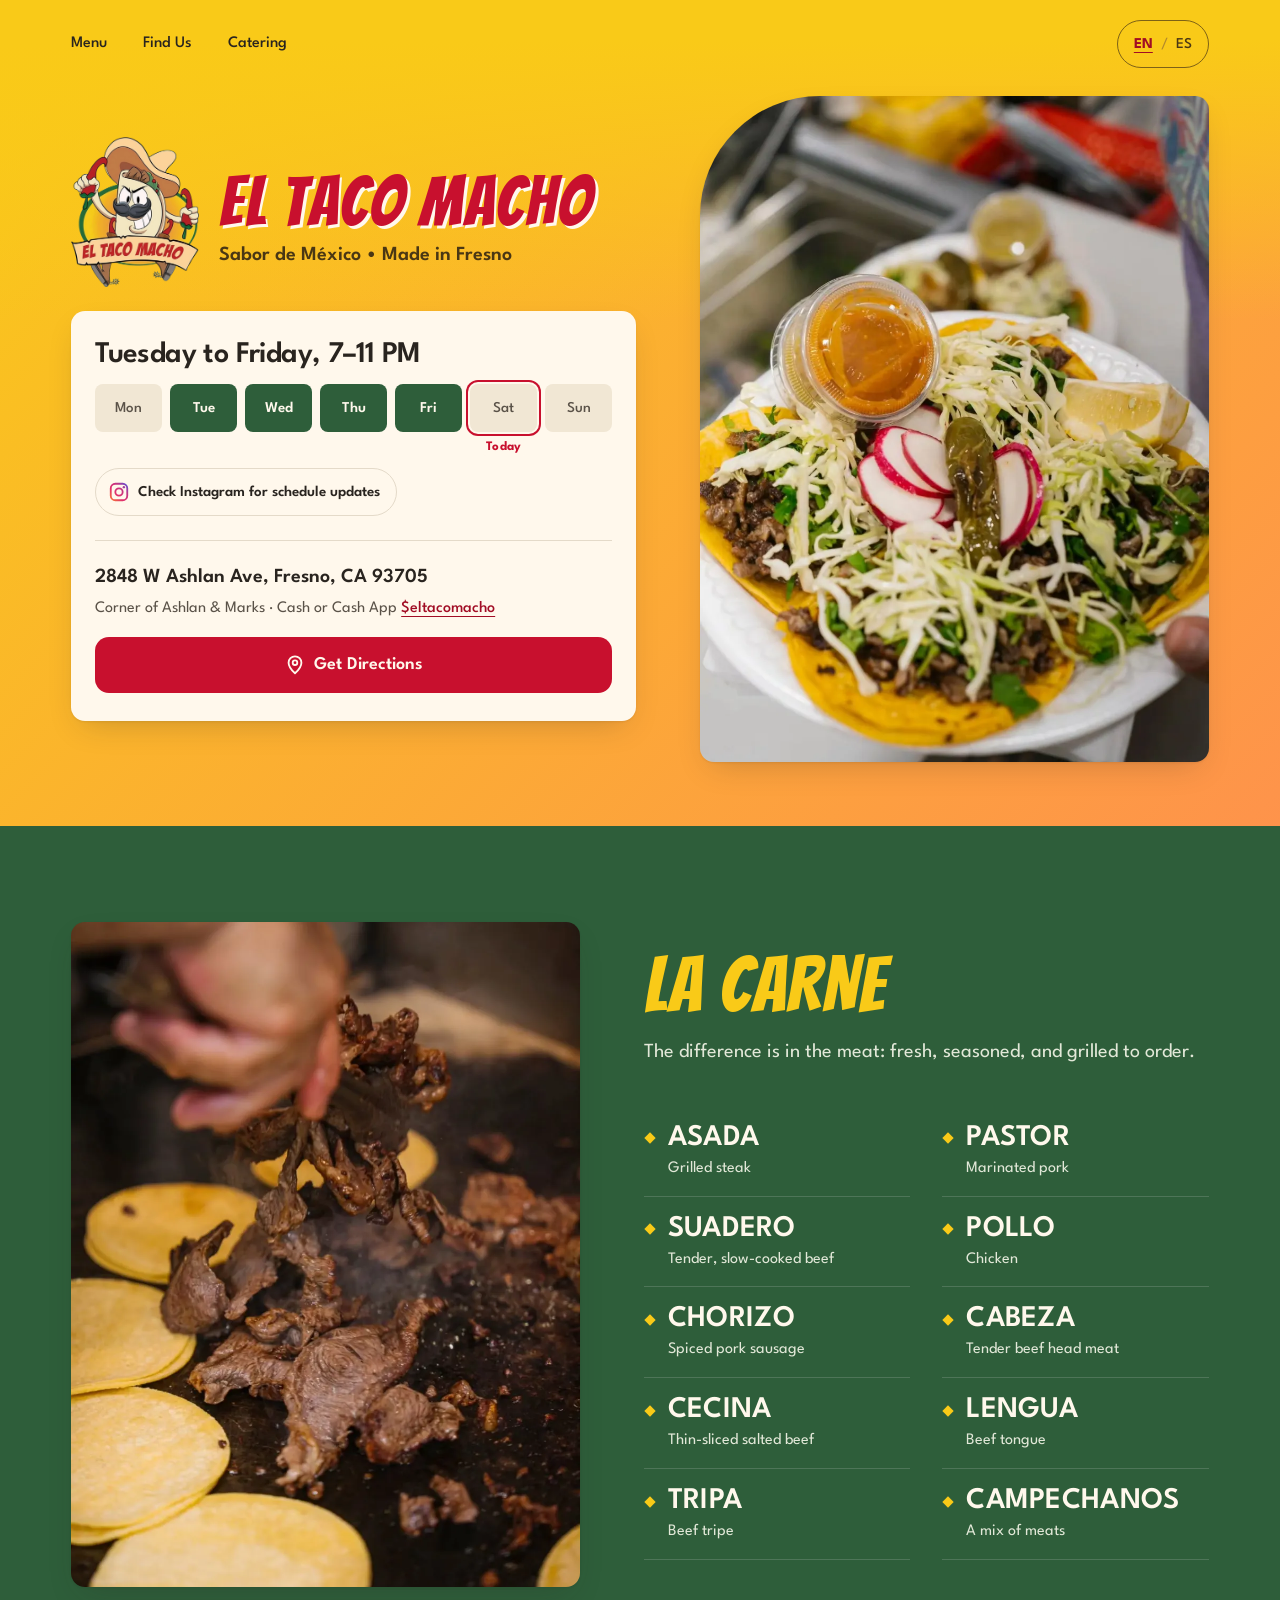
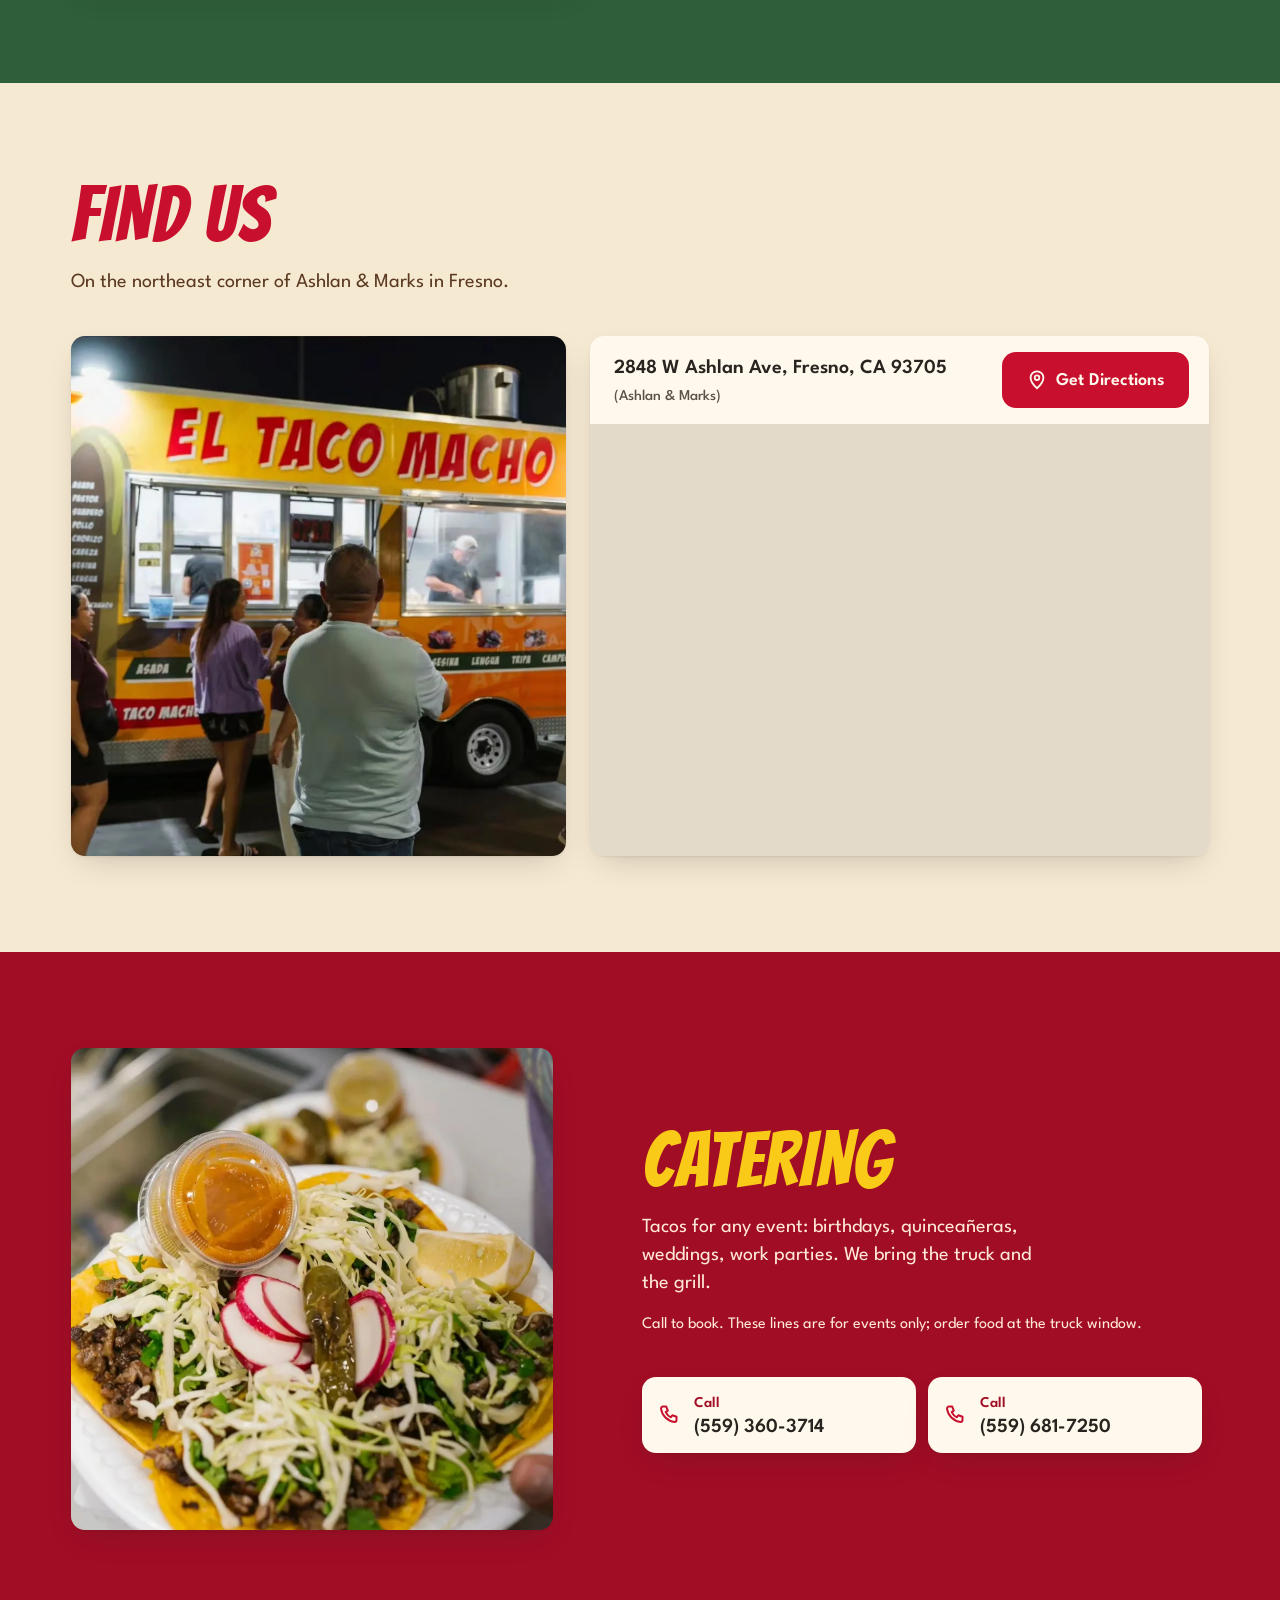
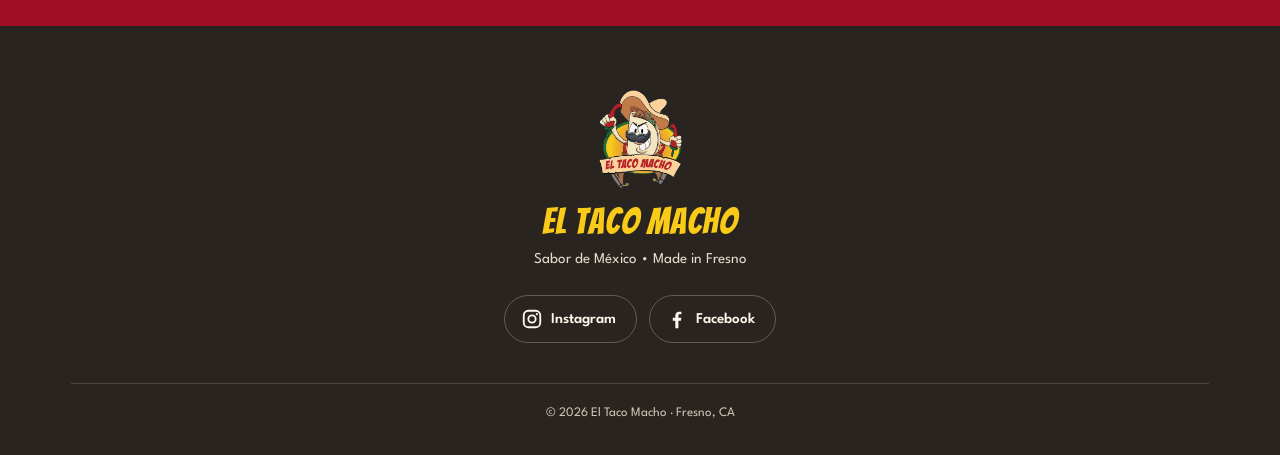
==== index.html @ 5d07fc74 "La Carne: hero-size photo beside the heading and meat list Mirror the hero's split on desktop: the g" ====
<!doctype html>
<html lang="en">
<head>
  <meta charset="utf-8">
  <meta name="viewport" content="width=device-width, initial-scale=1, viewport-fit=cover">
  <title>El Taco Macho | Taco Truck in Fresno, CA · Tue–Fri 7–11 PM</title>
  <meta name="description" content="Authentic Mexican tacos from the grill on W Ashlan Ave in Fresno. Open Tuesday–Friday, 7–11 PM. Cash &amp; Cash App. Del asador a tu plato.">
  <link rel="canonical" href="https://eltacomachofresno.com/">
  <meta name="theme-color" content="#F9CA18">

  <meta property="og:type" content="website">
  <meta property="og:title" content="El Taco Macho | Taco Truck in Fresno, CA · Tue–Fri 7–11 PM">
  <meta property="og:description" content="Authentic Mexican tacos from the grill on W Ashlan Ave in Fresno. Open Tuesday–Friday, 7–11 PM. Cash &amp; Cash App. Del asador a tu plato.">
  <meta property="og:url" content="https://eltacomachofresno.com">
  <meta property="og:image" content="https://eltacomachofresno.com/images/og-image.jpg">
  <meta property="og:image:width" content="1200">
  <meta property="og:image:height" content="630">
  <meta property="og:image:alt" content="El Taco Macho logo beside a plate of tacos, Fresno, CA">
  <meta name="twitter:card" content="summary_large_image">

  <link rel="icon" href="favicon-32.png" sizes="32x32" type="image/png">
  <link rel="apple-touch-icon" href="apple-touch-icon.png">

  <link rel="preconnect" href="https://fonts.googleapis.com">
  <link rel="preconnect" href="https://fonts.gstatic.com" crossorigin>
  <link href="https://fonts.googleapis.com/css2?family=Bangers&family=League+Spartan:wght@400;500;600;700&display=swap" rel="stylesheet">
  <link rel="stylesheet" href="css/styles.css">

  <!-- Remember to update openingHoursSpecification when hours change (see SITE in js/main.js). -->
  <script type="application/ld+json">
  {
    "@context": "https://schema.org",
    "@type": "FoodEstablishment",
    "name": "El Taco Macho",
    "url": "https://eltacomachofresno.com",
    "servesCuisine": "Mexican",
    "priceRange": "$",
    "paymentAccepted": "Cash, Cash App",
    "telephone": "+1-559-360-3714",
    "address": {
      "@type": "PostalAddress",
      "streetAddress": "2848 W Ashlan Ave",
      "addressLocality": "Fresno",
      "addressRegion": "CA",
      "postalCode": "93705",
      "addressCountry": "US"
    },
    "openingHoursSpecification": [{
      "@type": "OpeningHoursSpecification",
      "dayOfWeek": ["Tuesday", "Wednesday", "Thursday", "Friday"],
      "opens": "19:00",
      "closes": "23:00"
    }],
    "hasMap": "https://maps.app.goo.gl/c8hriSUc7dh7fYxA7",
    "sameAs": [
      "https://www.instagram.com/eltacomacho/",
      "https://www.facebook.com/eltacomacho559"
    ]
  }
  </script>
  <script src="js/main.js" defer></script>
</head>
<body>

  <a class="skip-link" href="#main" data-i18n="skip">Skip to content</a>

  <!-- Notice banner: filled from SITE.notice in js/main.js; stays hidden when empty. -->
  <div class="notice" id="notice" role="status" hidden>
    <p class="notice-text" id="notice-text"></p>
    <button class="notice-close" type="button" id="notice-close" aria-label="Dismiss notice" data-i18n-aria="notice.dismiss">
      <svg class="icon" viewBox="0 0 24 24" aria-hidden="true"><path d="M6 6l12 12M18 6L6 18"/></svg>
    </button>
  </div>

  <header class="hero">
    <div class="hero-bar">
      <nav class="hero-nav" aria-label="Sections" data-i18n-aria="nav.label">
        <a href="#menu" data-i18n="nav.menu">Menu</a>
        <a href="#find-us" data-i18n="nav.findUs">Find Us</a>
        <a href="#eventos" data-i18n="nav.catering">Catering</a>
      </nav>
      <button class="lang-toggle" type="button" id="lang-toggle" lang="es" aria-label="EN / ES: Cambiar a español" data-i18n-aria="lang.toggle">
        <span data-lang="en">EN</span><span class="lang-sep" aria-hidden="true">/</span><span data-lang="es">ES</span>
      </button>
    </div>

    <div class="hero-inner">
      <div class="hero-copy">
        <div class="brand">
          <img class="hero-logo" src="images/el-taco-macho-logo.webp" width="608" height="713"
               alt="El Taco Macho mascot logo" data-i18n-alt="hero.logoAlt">
          <h1 class="hero-title"><span class="hero-name">El Taco Macho</span> <span class="hero-tagline" data-i18n="brand.tagline">Sabor de México • Made in Fresno</span></h1>
        </div>

        <!-- Visit panel, in the order a visitor needs it: when (+ confirm on Instagram) → where.
             The week strip is drawn from SITE in js/main.js. There is deliberately no
             "open today" / "open now" state: the truck closes for events without notice, so Instagram is the
             source of truth for any given day. -->
        <div class="visit" role="group" aria-label="Plan your visit" data-i18n-aria="visit.label">
          <section class="visit-row" aria-labelledby="hours-title">
            <h2 class="visit-hours" id="hours-title"><span data-hours="long">Tuesday to Friday, 7–11 PM</span></h2>
            <ol class="week" id="week" aria-label="Weekly schedule" data-i18n-aria="visit.week"></ol>
            <a class="ig-link" href="https://www.instagram.com/eltacomacho/" target="_blank" rel="noopener">
              <svg class="ig-glyph" viewBox="0 0 24 24" width="22" height="22" aria-hidden="true">
                <defs>
                  <linearGradient id="ig-grad" x1="3" y1="21" x2="21" y2="3" gradientUnits="userSpaceOnUse">
                    <stop offset="0" stop-color="#F77737"/>
                    <stop offset=".35" stop-color="#E1306C"/>
                    <stop offset=".7" stop-color="#C13584"/>
                    <stop offset="1" stop-color="#5B51D8"/>
                  </linearGradient>
                </defs>
                <rect x="3" y="3" width="18" height="18" rx="5" fill="none" stroke="url(#ig-grad)" stroke-width="2"/>
                <circle cx="12" cy="12" r="4" fill="none" stroke="url(#ig-grad)" stroke-width="2"/>
                <circle cx="17.3" cy="6.7" r="1.3" fill="url(#ig-grad)"/>
              </svg>
              <span data-i18n="visit.igCta">Check Instagram for schedule updates</span>
            </a>
          </section>

          <section class="visit-row visit-where" aria-labelledby="where-title">
            <h2 class="visit-label" id="where-title">
              <a class="where-link" data-maps href="https://maps.app.goo.gl/c8hriSUc7dh7fYxA7" target="_blank" rel="noopener">2848 W Ashlan Ave, Fresno, CA 93705</a>
            </h2>
            <p class="visit-note"><span data-i18n="visit.cross">Corner of Ashlan &amp; Marks</span> · <span data-i18n="hero.payment">Cash or Cash App</span> <a class="inline-link" href="https://cash.app/$eltacomacho" target="_blank" rel="noopener">$eltacomacho</a></p>
            <a class="btn" data-maps href="https://maps.app.goo.gl/c8hriSUc7dh7fYxA7" target="_blank" rel="noopener">
              <svg class="icon" viewBox="0 0 24 24" aria-hidden="true"><path d="M12 21s-7-6.2-7-11.5a7 7 0 0 1 14 0C19 14.8 12 21 12 21z"/><circle cx="12" cy="9.5" r="2.5"/></svg>
              <span data-i18n="hero.directions">Get Directions</span>
            </a>
          </section>
        </div>
      </div>
      <div class="hero-visual">
        <img class="hero-food" src="images/taco-plate-960.webp"
             srcset="images/taco-plate-480.webp 480w, images/taco-plate-960.webp 960w"
             sizes="(min-width: 900px) 50vw, 100vw" width="960" height="1280" fetchpriority="high"
             alt="A plate of tacos topped with cabbage, cilantro, radish, a grilled chile and lime, with a cup of salsa" data-i18n-alt="events.photoAlt">
      </div>
    </div>
  </header>

  <main id="main" tabindex="-1">

    <section class="carne" id="menu" aria-labelledby="carne-title">
      <div class="container carne-grid">
        <div class="carne-head">
          <h2 class="section-title carne-title" id="carne-title">La Carne</h2>
          <!-- Intro is the truck's own Instagram copy, verbatim in each language. -->
          <p class="section-intro carne-intro" data-i18n="carne.intro">The difference is in the meat: fresh, seasoned, and grilled to order.</p>
          <img class="carne-photo" src="images/grill-960.webp"
               srcset="images/grill-480.webp 480w, images/grill-960.webp 960w"
               sizes="(min-width: 900px) 45vw, calc(100vw - 40px)"
               width="960" height="1280" loading="lazy" decoding="async"
               alt="Meat being turned with tongs on the grill, beside a row of fresh tortillas" data-i18n-alt="carne.photoAlt">
        </div>
        <!-- Truck menu board spells it "Sesina"; the site uses "Cecina" (see PRODUCT.md).
             PHOTOS: to add one, put an <img class="meat-photo" src="images/meat-asada.webp" alt="" width="160" height="160">
             as the first child of that <li>. The row switches to a photo layout on its own. -->
        <ul class="meats">
          <li class="meat"><span class="meat-name">Asada</span><span class="meat-desc" data-i18n="meat.asada">Grilled steak</span></li>
          <li class="meat"><span class="meat-name">Pastor</span><span class="meat-desc" data-i18n="meat.pastor">Marinated pork</span></li>
          <li class="meat"><span class="meat-name">Suadero</span><span class="meat-desc" data-i18n="meat.suadero">Tender, slow-cooked beef</span></li>
          <li class="meat"><span class="meat-name">Pollo</span><span class="meat-desc" data-i18n="meat.pollo">Chicken</span></li>
          <li class="meat"><span class="meat-name">Chorizo</span><span class="meat-desc" data-i18n="meat.chorizo">Spiced pork sausage</span></li>
          <li class="meat"><span class="meat-name">Cabeza</span><span class="meat-desc" data-i18n="meat.cabeza">Tender beef head meat</span></li>
          <li class="meat"><span class="meat-name">Cecina</span><span class="meat-desc" data-i18n="meat.cecina">Thin-sliced salted beef</span></li>
          <li class="meat"><span class="meat-name">Lengua</span><span class="meat-desc" data-i18n="meat.lengua">Beef tongue</span></li>
          <li class="meat"><span class="meat-name">Tripa</span><span class="meat-desc" data-i18n="meat.tripa">Beef tripe</span></li>
          <li class="meat"><span class="meat-name">Campechanos</span><span class="meat-desc" data-i18n="meat.campechanos">A mix of meats</span></li>
        </ul>
      </div>
    </section>

    <section class="find" id="find-us" aria-labelledby="find-title">
      <div class="container find-grid">
        <div class="section-head find-heading">
          <h2 class="section-title" id="find-title" data-i18n="find.title">Find Us</h2>
          <p class="section-intro" data-i18n="find.intro">On the northeast corner of Ashlan &amp; Marks in Fresno.</p>
        </div>

        <div class="truck-frame">
          <img class="truck-photo" src="images/el-taco-macho.webp" width="1440" height="960" loading="lazy" decoding="async"
               alt="The El Taco Macho truck at night, with customers ordering at the window" data-i18n-alt="find.truckAlt">
        </div>

        <!-- Address and map share one frame, so the address still anchors the card if the embed fails. -->
        <div class="place-card">
          <div class="find-place">
            <address class="address">2848 W Ashlan Ave, <span class="nowrap">Fresno, CA 93705</span><span class="cross">(Ashlan &amp; Marks)</span></address>
            <a class="btn" data-maps href="https://maps.app.goo.gl/c8hriSUc7dh7fYxA7" target="_blank" rel="noopener">
              <svg class="icon" viewBox="0 0 24 24" aria-hidden="true"><path d="M12 21s-7-6.2-7-11.5a7 7 0 0 1 14 0C19 14.8 12 21 12 21z"/><circle cx="12" cy="9.5" r="2.5"/></svg>
              <span data-i18n="hero.directions">Get Directions</span>
            </a>
          </div>
          <!-- Embed of the official Google Maps listing (ftid = its place ID, from maps.app.goo.gl/c8hriSUc7dh7fYxA7). -->
          <iframe class="map"
            src="https://maps.google.com/maps?q=El+Taco+Macho,+2848+W+Ashlan+Ave,+Fresno,+CA+93705&amp;ftid=0x809467bbb7a2270f:0xfb8412980818c01&amp;output=embed"
            title="Map of El Taco Macho at 2848 W Ashlan Ave, Fresno" data-i18n-title="find.mapTitle"
            loading="lazy" referrerpolicy="no-referrer-when-downgrade" tabindex="-1" allowfullscreen></iframe>
        </div>
      </div>
    </section>

    <section class="events" id="eventos" aria-labelledby="events-title">
      <div class="container events-grid">
        <img class="events-photo" src="images/taco-plate-960.webp"
             srcset="images/taco-plate-480.webp 480w, images/taco-plate-960.webp 960w"
             sizes="(min-width: 900px) 420px, calc(100vw - 48px)"
             width="960" height="1280" loading="lazy" decoding="async"
             alt="A plate of tacos topped with cabbage, cilantro, radish, a grilled chile and lime, with a cup of salsa" data-i18n-alt="events.photoAlt">
        <div class="events-body">
          <div class="section-head events-intro">
            <h2 class="section-title" id="events-title" data-i18n="events.title">Catering</h2>
            <p class="section-intro" data-i18n="events.copy">Tacos for any event: birthdays, quinceañeras, weddings, work parties. We bring the truck and the grill.</p>
            <p class="events-note" data-i18n="events.note">Call to book. These lines are for events only; order food at the truck window.</p>
          </div>

          <ul class="calls">
            <li>
              <a class="call" href="tel:+15593603714">
                <svg class="icon" viewBox="0 0 24 24" aria-hidden="true"><path d="M5 3.5h3.2l1.6 4.2-2.1 1.4a11 11 0 0 0 5.2 5.2l1.4-2.1 4.2 1.6V17a2 2 0 0 1-2 2A15.5 15.5 0 0 1 3 5.5a2 2 0 0 1 2-2z"/></svg>
                <span class="call-text"><span class="call-label" data-i18n="events.call">Call</span> <span class="call-number">(559) 360-3714</span></span>
              </a>
            </li>
            <li>
              <a class="call" href="tel:+15596817250">
                <svg class="icon" viewBox="0 0 24 24" aria-hidden="true"><path d="M5 3.5h3.2l1.6 4.2-2.1 1.4a11 11 0 0 0 5.2 5.2l1.4-2.1 4.2 1.6V17a2 2 0 0 1-2 2A15.5 15.5 0 0 1 3 5.5a2 2 0 0 1 2-2z"/></svg>
                <span class="call-text"><span class="call-label" data-i18n="events.call">Call</span> <span class="call-number">(559) 681-7250</span></span>
              </a>
            </li>
          </ul>
        </div>
      </div>
    </section>

  </main>

  <footer class="footer">
    <div class="container footer-inner">
      <img class="footer-logo" src="images/el-taco-macho-logo.webp" width="608" height="713" alt="" loading="lazy" decoding="async">
      <p class="footer-brand">El Taco Macho</p>
      <p class="footer-tagline" data-i18n="brand.tagline">Sabor de México • Made in Fresno</p>
      <ul class="social">
        <li><a href="https://www.instagram.com/eltacomacho/" target="_blank" rel="noopener" aria-label="El Taco Macho on Instagram" data-i18n-aria="footer.instagram">
          <svg class="icon" viewBox="0 0 24 24" aria-hidden="true"><rect x="3" y="3" width="18" height="18" rx="5"/><circle cx="12" cy="12" r="4"/><circle cx="17.3" cy="6.7" r="1.2" fill="currentColor" stroke="none"/></svg>
          <span aria-hidden="true">Instagram</span>
        </a></li>
        <li><a href="https://www.facebook.com/eltacomacho559" target="_blank" rel="noopener" aria-label="El Taco Macho on Facebook" data-i18n-aria="footer.facebook">
          <svg viewBox="0 0 24 24" width="22" height="22" aria-hidden="true"><path fill="currentColor" d="M13.5 22v-8.2h2.8l.4-3.2h-3.2V8.5c0-.9.3-1.6 1.6-1.6h1.7V4.1c-.3 0-1.3-.1-2.5-.1-2.5 0-4.1 1.5-4.1 4.2v2.4H7.4v3.2h2.8V22h3.3z"/></svg>
          <span aria-hidden="true">Facebook</span>
        </a></li>
      </ul>
      <p class="copyright">&copy; <span id="year">2026</span> El Taco Macho · Fresno, CA</p>
      <!-- TODO (optional): builder credit line, e.g. <p class="credit">Site by …</p> -->
    </div>
  </footer>

</body>
</html>
---- css/styles.css ----
:root {
  --sun: #F9CA18;
  --sun-clear: #f9ca1800;  /* sun at zero opacity, for the hero fade */
  --mango: #FE934B;
  --chile: #C8102E;
  --chile-dark: #a10d25;  /* links, button hover, and the catering surface */
  --nopal: #2E5E3A;
  --carbon: #29241f;
  --crema: #FFF8EC;
  --muted: #5a5248;
  --rule: #e4dac9;
  --masa: #F6E9D2;      /* warm tortilla cream, Find Us */
  --on-chile: #FFE9D6;
  --day-off: #f1e7d4;
  --on-sun: #4a3714;
  --sun-rule: #b38a2c;      /* decorative dividers on the sun background */
  --sun-outline: #4a3714b3; /* control outlines on sun: --on-sun at 70%, clears 3:1 */
  --crema-50: #fff8ec80;    /* hover and pressed washes on the sun background */
  --crema-70: #fff8ecb3;
  --on-carbon-muted: #e6ddcf; /* footer */
  --on-carbon-faint: #cec5b7;
  --carbon-outline: #615b50;
  --carbon-rule: #4b463d;
  --on-peach: #5c3a22;
  --on-green-muted: #e2e8d8;
  --on-green-rule: #4e7558;
  --font: "League Spartan", system-ui, sans-serif;
  --accent-font: "Bangers", "League Spartan", sans-serif;

  /* Type scale: five text steps plus one fluid step for mid-size headings (meat names, hours).
     The Bangers display sizes are set where they are used. */
  --text-xs: 13px;
  --text-sm: 15px;
  --text-md: 16px;
  --text-base: 18px;
  --text-lg: 20px;
  --text-title: clamp(24px, 2.4vw, 30px);

  /* Spacing scale, 4px-based. The number is the multiple of 4px. */
  --space-1: 4px;
  --space-2: 8px;
  --space-3: 12px;
  --space-4: 16px;
  --space-5: 20px;
  --space-6: 24px;
  --space-8: 32px;
  --space-10: 40px;
  --space-12: 48px;
  --space-16: 64px;
  --space-24: 96px;

  /* Rhythm shared by every section. */
  --section-pad: var(--space-24);   /* top and bottom of a section */
  --head-gap: var(--space-10);      /* heading block → section content */
  --col-gap: clamp(40px, 7vw, 96px); /* photo column ↔ text column */
  --feature-gap: clamp(32px, 5vw, 64px);    /* hero-style split: big photo ↔ content */
  --feature-photo: clamp(520px, 52vw, 680px); /* height of a hero-size photo */
  --gutter: clamp(20px, 4vw, 56px);

  /* Radii: boxes (buttons, cards, photos), chips (day strip, thumbnails), tiny tags, pills. */
  --radius: 14px;
  --radius-sm: 8px;
  --radius-xs: 4px;
  --radius-pill: 999px;

  --shadow: 0 1px 2px #29241f14, 0 12px 32px -12px #29241f40;
}
*, *::before, *::after { box-sizing: border-box; }
/* iOS Safari colors its status bar and toolbar from the page's background color (a solid
   color; gradients are ignored). Sun to match the hero; js/main.js switches it to carbon
   while the footer is on screen, so the bottom bar matches there. */
html { scroll-behavior: smooth; -webkit-text-size-adjust: 100%; }
html, body { background-color: var(--sun); }
html.at-footer, html.at-footer body { background-color: var(--carbon); }
body { margin: 0; color: var(--carbon); font: 400 var(--text-base)/1.5 var(--font); }
::selection { background: var(--sun); color: var(--carbon); }
img, iframe { display: block; max-width: 100%; }
img { height: auto; }
a { color: inherit; text-underline-offset: 4px; }
h1, h2, p, ul, ol { margin: 0; }
ul, ol { padding: 0; list-style: none; }
h1, h2 { font-weight: 600; text-wrap: balance; }
p { text-wrap: pretty; }
address { font-style: normal; }
[hidden] { display: none !important; }
.container, .hero-bar, .hero-inner { max-width: 1240px; margin-inline: auto; padding-inline: var(--gutter); }
section[id] { scroll-margin-top: var(--space-4); }
:focus-visible { outline: 3px solid var(--nopal); outline-offset: 4px; border-radius: var(--radius-xs); }
.footer :focus-visible, .carne :focus-visible, .events :focus-visible { outline-color: var(--sun); }
main:focus { outline: none; }
.skip-link { position: absolute; top: var(--space-3); left: var(--space-3); z-index: 10; padding: var(--space-3) var(--space-5); background: var(--crema); transform: translateY(-180%); }
.skip-link:focus-visible { transform: none; }
/* One line-icon style for the whole site. */
.icon { flex: none; width: 22px; height: 22px; fill: none; stroke: currentColor; stroke-width: 2; stroke-linecap: round; stroke-linejoin: round; }
/* One section voice: Bangers headline + one intro line. Each section sets its own colors. */
.section-title { font-family: var(--accent-font); font-weight: 400; font-size: clamp(52px, 6vw, 80px); line-height: .95; letter-spacing: .02em; text-transform: uppercase; }
.section-intro { max-width: 52ch; margin-top: var(--space-4); font-size: var(--text-lg); line-height: 1.4; }

/* Buttons. Three heights: red primary 56px, outlined pills 48px, plain nav links 44px. */
.btn { display: inline-flex; align-items: center; justify-content: center; gap: var(--space-2); min-height: 56px; padding: var(--space-3) var(--space-6); border: 0; border-radius: var(--radius); background: var(--chile); color: var(--crema); text-decoration: none; font-weight: 600; font-size: var(--text-base); line-height: 1.2; transition: background-color .18s, transform .18s cubic-bezier(.2, .8, .2, 1); }
.btn:hover { background: var(--chile-dark); transform: translateY(-1px); }
.btn:active { transform: none; }

/* Icon + label pairs: trim the font's extra top/bottom space so the label centers on the icon. */
.btn > span, .ig-link > span, .social a span { line-height: 1; text-box: trim-both cap alphabetic; }
@supports not (text-box: trim-both cap alphabetic) {
  .btn > span, .ig-link > span, .social a span { padding-top: .08em; }
}

/* Hero */
/* Solid sun along the top edge (meets Safari's status bar seamlessly), fading into the
   live site's sun-to-mango diagonal. */
.hero { background: linear-gradient(to bottom, var(--sun) 0, var(--sun) 40px, var(--sun-clear) 320px), linear-gradient(135deg, var(--sun), var(--mango)); padding-top: env(safe-area-inset-top); }
.hero-bar { min-height: 80px; padding-top: var(--space-3); padding-bottom: var(--space-1); display: flex; align-items: center; justify-content: space-between; gap: var(--space-5); }
.hero-nav { display: flex; gap: var(--space-1); margin-left: calc(-1 * var(--space-4)); font-size: var(--text-md); font-weight: 500; }
.hero-nav a { display: inline-flex; align-items: center; min-height: 44px; padding: 0 var(--space-4); border-radius: var(--radius-pill); text-decoration: none; transition: background-color .18s; }
.hero-nav a:hover { background: var(--crema-50); }
.hero-nav a:active { background: var(--crema-70); }
.lang-toggle { display: flex; align-items: center; gap: var(--space-2); min-height: 48px; padding: 0 var(--space-4); border: 1px solid var(--sun-outline); border-radius: var(--radius-pill); background: transparent; color: var(--on-sun); font: 500 var(--text-sm) var(--font); cursor: pointer; transition: background-color .18s; }
.lang-toggle:hover { background: var(--crema-50); }
.lang-toggle:active { background: var(--crema-70); }
.lang-toggle .is-active { color: var(--chile-dark); font-weight: 700; text-decoration: underline; text-underline-offset: 4px; }
.lang-sep { color: var(--sun-rule); }
.hero-inner { display: grid; grid-template-columns: minmax(0, 1fr) minmax(0, .9fr); gap: var(--feature-gap); align-items: center; padding-top: var(--space-4); padding-bottom: var(--space-16); }

.brand { display: flex; align-items: center; gap: var(--space-5); }
.hero-logo { flex: none; width: 128px; height: auto; }
/* The mascot's visual weight sits low (the banner), so the text drops a little below box-center. */
.hero-title { display: grid; gap: var(--space-1); padding-top: var(--space-4); font-weight: 400; }
/* Lettered like the truck's sign (from the live site): chile red over an offset crema copy. */
.hero-name { font-family: var(--accent-font); font-size: clamp(46px, 5.4vw, 72px); line-height: .95; letter-spacing: .02em; color: var(--chile); text-shadow: .04em .04em 0 var(--crema); }
.hero-tagline { font-size: var(--text-lg); font-weight: 600; color: var(--on-sun); }

/* Visit panel: hours → Instagram → location */
.visit { margin-top: var(--space-6); padding: var(--space-1) var(--space-6); border-radius: var(--radius); background: var(--crema); box-shadow: var(--shadow); }
.visit-row { display: grid; gap: var(--space-3); padding-block: var(--space-6); }
.visit-row + .visit-row { border-top: 1px solid var(--rule); }
.visit-hours { font-size: var(--text-title); line-height: 1.1; letter-spacing: -.02em; }
.visit-label { font-size: var(--text-lg); font-weight: 600; line-height: 1.25; }
.visit-note { color: var(--muted); font-size: var(--text-md); line-height: 1.4; margin-top: calc(-1 * var(--space-1)); }
.visit-row .btn { margin-top: var(--space-1); }
.where-link { text-decoration: none; }
.where-link:hover { text-decoration: underline; }
.inline-link { color: var(--chile-dark); font-weight: 500; }

/* The bottom padding leaves room for the "Today" tag that hangs under the strip. */
.week { display: grid; grid-template-columns: repeat(7, minmax(0, 1fr)); gap: var(--space-2); padding-bottom: var(--space-6); }
.day { position: relative; display: grid; place-items: center; min-height: 48px; border-radius: var(--radius-sm); background: var(--day-off); color: var(--muted); font-size: var(--text-sm); font-weight: 500; }
.day.is-open { background: var(--nopal); color: var(--crema); font-weight: 600; }
.day.is-today { box-shadow: 0 0 0 2px var(--crema), 0 0 0 4px var(--chile); }
.day-tag { position: absolute; padding: 0 var(--space-1); border-radius: var(--radius-xs); background: var(--crema); top: calc(100% + var(--space-2)); left: 50%; transform: translateX(-50%); color: var(--chile); font-size: var(--text-xs); font-weight: 700; line-height: 1.2; letter-spacing: .02em; white-space: nowrap; }
.ig-link { justify-self: start; display: inline-flex; align-items: center; gap: var(--space-2); min-height: 48px; padding: 0 var(--space-4) 0 var(--space-3); border: 1.5px solid var(--rule); border-radius: var(--radius-pill); color: var(--carbon); font-size: var(--text-sm); font-weight: 600; text-decoration: none; transition: border-color .18s, background-color .18s; }
.ig-link:hover { border-color: var(--carbon); background: var(--day-off); }

.hero-visual { min-width: 0; }
.hero-food { width: 100%; height: var(--feature-photo); object-fit: cover; object-position: center 56%; border-radius: 120px var(--radius) var(--radius) var(--radius); box-shadow: var(--shadow); }

/* La Carne */
.carne { padding-block: var(--section-pad); background: var(--nopal); color: var(--crema); }
/* The hero's split, mirrored: hero-size photo on the left; heading, intro and meat list
   stacked on the right and centered against the photo (the two 1fr rows take the slack). */
.carne-grid { display: grid; grid-template-columns: minmax(0, .9fr) minmax(0, 1fr); grid-template-rows: 1fr auto auto auto 1fr; grid-template-areas: "photo ." "photo title" "photo intro" "photo list" "photo ."; column-gap: var(--feature-gap); }
.carne-head { display: contents; }
.carne-title { grid-area: title; color: var(--sun); }
.carne-intro { grid-area: intro; color: var(--on-green-muted); }
.carne-photo { grid-area: photo; align-self: center; width: 100%; height: var(--feature-photo); object-fit: cover; border-radius: var(--radius); box-shadow: var(--shadow); }
.meats { grid-area: list; display: grid; grid-template-columns: repeat(2, minmax(0, 1fr)); grid-auto-rows: 1fr; column-gap: var(--space-8); margin-top: var(--head-gap); }
.meat { display: grid; grid-template-columns: 12px 1fr; column-gap: var(--space-3); align-content: center; padding-block: var(--space-4); border-bottom: 1px solid var(--on-green-rule); }
.meat::before { content: ""; grid-row: 1; align-self: center; width: 8px; height: 8px; margin-left: 2px; background: var(--sun); transform: rotate(45deg); }
.meat-name { grid-column: 2; font-size: var(--text-title); font-weight: 600; line-height: 1.1; letter-spacing: .01em; text-transform: uppercase; }
.meat-desc { grid-column: 2; margin-top: var(--space-1); color: var(--on-green-muted); font-size: var(--text-md); line-height: 1.3; }
.meat:has(.meat-photo) { grid-template-columns: 64px 1fr; }
.meat:has(.meat-photo)::before { display: none; }
.meat-photo { grid-row: 1 / span 2; width: 64px; height: 64px; object-fit: cover; border-radius: var(--radius-sm); }

/* Find Us */
.find { padding-block: var(--section-pad); background: var(--masa); }
.find .section-title { color: var(--chile); }
.find .section-intro { color: var(--on-peach); }
.find-grid { display: grid; grid-template-columns: minmax(0, 1fr) minmax(0, 1.25fr); gap: var(--space-6); }
/* The grid gap plus this margin adds up to --head-gap. */
.find-heading { grid-column: 1 / -1; margin-bottom: calc(var(--head-gap) - var(--space-6)); }
.truck-frame { overflow: hidden; border-radius: var(--radius); min-height: 520px; box-shadow: var(--shadow); }
.truck-photo { width: 100%; height: 100%; object-fit: cover; object-position: 50% 35%; }
/* Address strip on top, the map fills the rest. */
.place-card { display: grid; grid-template-rows: auto 1fr; overflow: hidden; background: var(--crema); border-radius: var(--radius); box-shadow: var(--shadow); }
.find-place { display: flex; flex-wrap: wrap; align-items: center; justify-content: space-between; gap: var(--space-3) var(--space-5); padding: var(--space-4) var(--space-5) var(--space-4) var(--space-6); }
.address { font-size: var(--text-lg); font-weight: 600; line-height: 1.35; }
.cross { display: block; margin-top: var(--space-1); color: var(--muted); font-size: var(--text-sm); font-weight: 500; }
.map { width: 100%; height: 100%; min-height: 420px; border: 0; background: var(--rule); }

/* Catering */
.events { padding-block: var(--section-pad); background: var(--chile-dark); color: var(--crema); }
.events .section-title { color: var(--sun); }
.events .section-intro { max-width: 36ch; color: var(--on-chile); }
.events-grid { display: grid; grid-template-columns: .85fr 1fr; gap: var(--col-gap); align-items: center; }
.events-photo { width: 100%; aspect-ratio: 1; object-fit: cover; object-position: 50% 58%; border-radius: var(--radius); box-shadow: var(--shadow); }
.events-note { margin-top: var(--space-4); font-size: var(--text-md); color: var(--on-chile); }
.calls { display: grid; grid-template-columns: repeat(2, minmax(0, 1fr)); gap: var(--space-3); margin-top: var(--head-gap); max-width: 560px; }
.call { display: flex; gap: var(--space-3); align-items: center; min-height: 76px; padding: var(--space-3) var(--space-4); border-radius: var(--radius); background: var(--crema); color: var(--carbon); text-decoration: none; box-shadow: var(--shadow); transition: background-color .18s, transform .18s cubic-bezier(.2, .8, .2, 1); }
.call:hover { background: var(--sun); transform: translateY(-1px); }
.call:active { transform: none; }
.call .icon { width: 24px; height: 24px; color: var(--chile); }
.call-text { display: grid; gap: 0; }
.call-label { font-size: var(--text-sm); font-weight: 600; color: var(--chile-dark); }
.call-number { font-size: var(--text-lg); font-weight: 600; line-height: 1.2; font-variant-numeric: tabular-nums; white-space: nowrap; }

/* Footer */
.footer { background: var(--carbon); color: var(--crema); padding-block: var(--space-16) calc(var(--space-8) + env(safe-area-inset-bottom)); }
.footer-inner { display: grid; justify-items: center; text-align: center; }
.footer-logo { width: 84px; }
.footer-brand { margin-top: var(--space-4); font-family: var(--accent-font); font-size: 36px; line-height: 1; letter-spacing: .02em; color: var(--sun); }
.footer-tagline { margin-top: var(--space-2); color: var(--on-carbon-muted); font-size: var(--text-sm); }
.social { display: flex; flex-wrap: wrap; justify-content: center; gap: var(--space-3); margin-top: var(--space-6); }
.social a { display: inline-flex; align-items: center; gap: var(--space-2); min-height: 48px; padding: 0 var(--space-5) 0 var(--space-4); border: 1px solid var(--carbon-outline); border-radius: var(--radius-pill); color: var(--crema); font-size: var(--text-sm); font-weight: 600; text-decoration: none; transition: background-color .18s, border-color .18s, color .18s; }
.social a svg { flex: none; width: 22px; height: 22px; }
.social a:hover { background: var(--sun); border-color: var(--sun); color: var(--carbon); }
.copyright { width: 100%; margin-top: var(--space-10); padding-top: var(--space-5); border-top: 1px solid var(--carbon-rule); color: var(--on-carbon-faint); font-size: var(--text-xs); }

.notice { display: flex; align-items: center; gap: var(--space-3); padding: var(--space-2) var(--gutter); background: var(--chile); color: var(--crema); font-weight: 500; }
.notice-text { flex: 1; }
.notice-close { display: grid; place-items: center; width: 44px; height: 44px; border: 0; background: transparent; color: var(--crema); cursor: pointer; }

/* Narrow desktops: a slimmer photo column so the longest meat name (Campechanos) fits. */
@media (min-width: 900px) and (max-width: 1099px) {
  .carne-grid { grid-template-columns: minmax(0, .75fr) minmax(0, 1fr); }
}
@media (max-width: 899px) {
  :root { --section-pad: var(--space-16); --head-gap: var(--space-6); }
  .hero-bar { min-height: 68px; gap: var(--space-2); padding-top: var(--space-3); padding-bottom: var(--space-1); }
  .hero-nav { gap: 0; margin-left: calc(-1 * var(--space-3)); font-size: var(--text-sm); }
  .hero-nav a { padding: 0 var(--space-3); }
  .lang-toggle { padding-inline: var(--space-3); flex: none; }
  .hero-inner { grid-template-columns: 1fr; padding-top: var(--space-2); padding-bottom: var(--space-10); gap: var(--space-8); }
  .brand { gap: var(--space-3); }
  .hero-title { padding-top: var(--space-2); }
  .hero-logo { width: 76px; }
  .hero-name { font-size: clamp(36px, 10.5vw, 50px); }
  .hero-tagline { font-size: var(--text-md); }
  .visit { margin-top: var(--space-5); padding: var(--space-1) var(--space-4); }
  .visit-row { padding-block: var(--space-4); }
  .hero-food { height: 300px; border-radius: 64px var(--radius) var(--radius) var(--radius); }
  .carne-grid, .events-grid, .find-grid { grid-template-columns: 1fr; gap: var(--space-6); }
  .carne-grid { grid-template-rows: none; grid-template-areas: "title" "intro" "photo" "list"; gap: 0; }
  .carne-intro { max-width: 34ch; }
  .meats { grid-auto-rows: auto; column-gap: var(--space-6); }
  .carne-photo { height: auto; aspect-ratio: 16 / 10; margin-top: var(--head-gap); }
  .find-heading { grid-column: auto; margin: 0; }
  .truck-frame { min-height: 0; aspect-ratio: 3 / 2; order: 1; }
  .find-place { padding: var(--space-4); }
  .map { min-height: 0; height: 400px; }
  .events-photo { aspect-ratio: 4 / 3; max-height: 420px; }
  .events-body { order: -1; } /* heading first, like every other section */
}
@media (max-width: 599px) {
  .btn { width: 100%; }
}
@media (max-width: 480px) {
  .meats { grid-template-columns: 1fr; }
  .calls { grid-template-columns: 1fr; }
  .day { min-height: 44px; font-size: var(--text-xs); }
  .week { gap: var(--space-1); }
}
@media (max-width: 400px) {
  .hero-nav { margin-left: calc(-1 * var(--space-2)); }
  .hero-nav a { padding: 0 var(--space-2); }
  .hero-tagline { font-size: var(--text-sm); white-space: nowrap; }
  /* One step down so the English label stays on one line on small phones. */
  .ig-link { gap: var(--space-1); padding: 0 var(--space-3) 0 var(--space-2); font-size: var(--text-xs); }
}
@media (prefers-reduced-motion: reduce) {
  html { scroll-behavior: auto; }
  *, *::before, *::after { transition: none !important; animation: none !important; }
}
.nowrap { white-space: nowrap; }
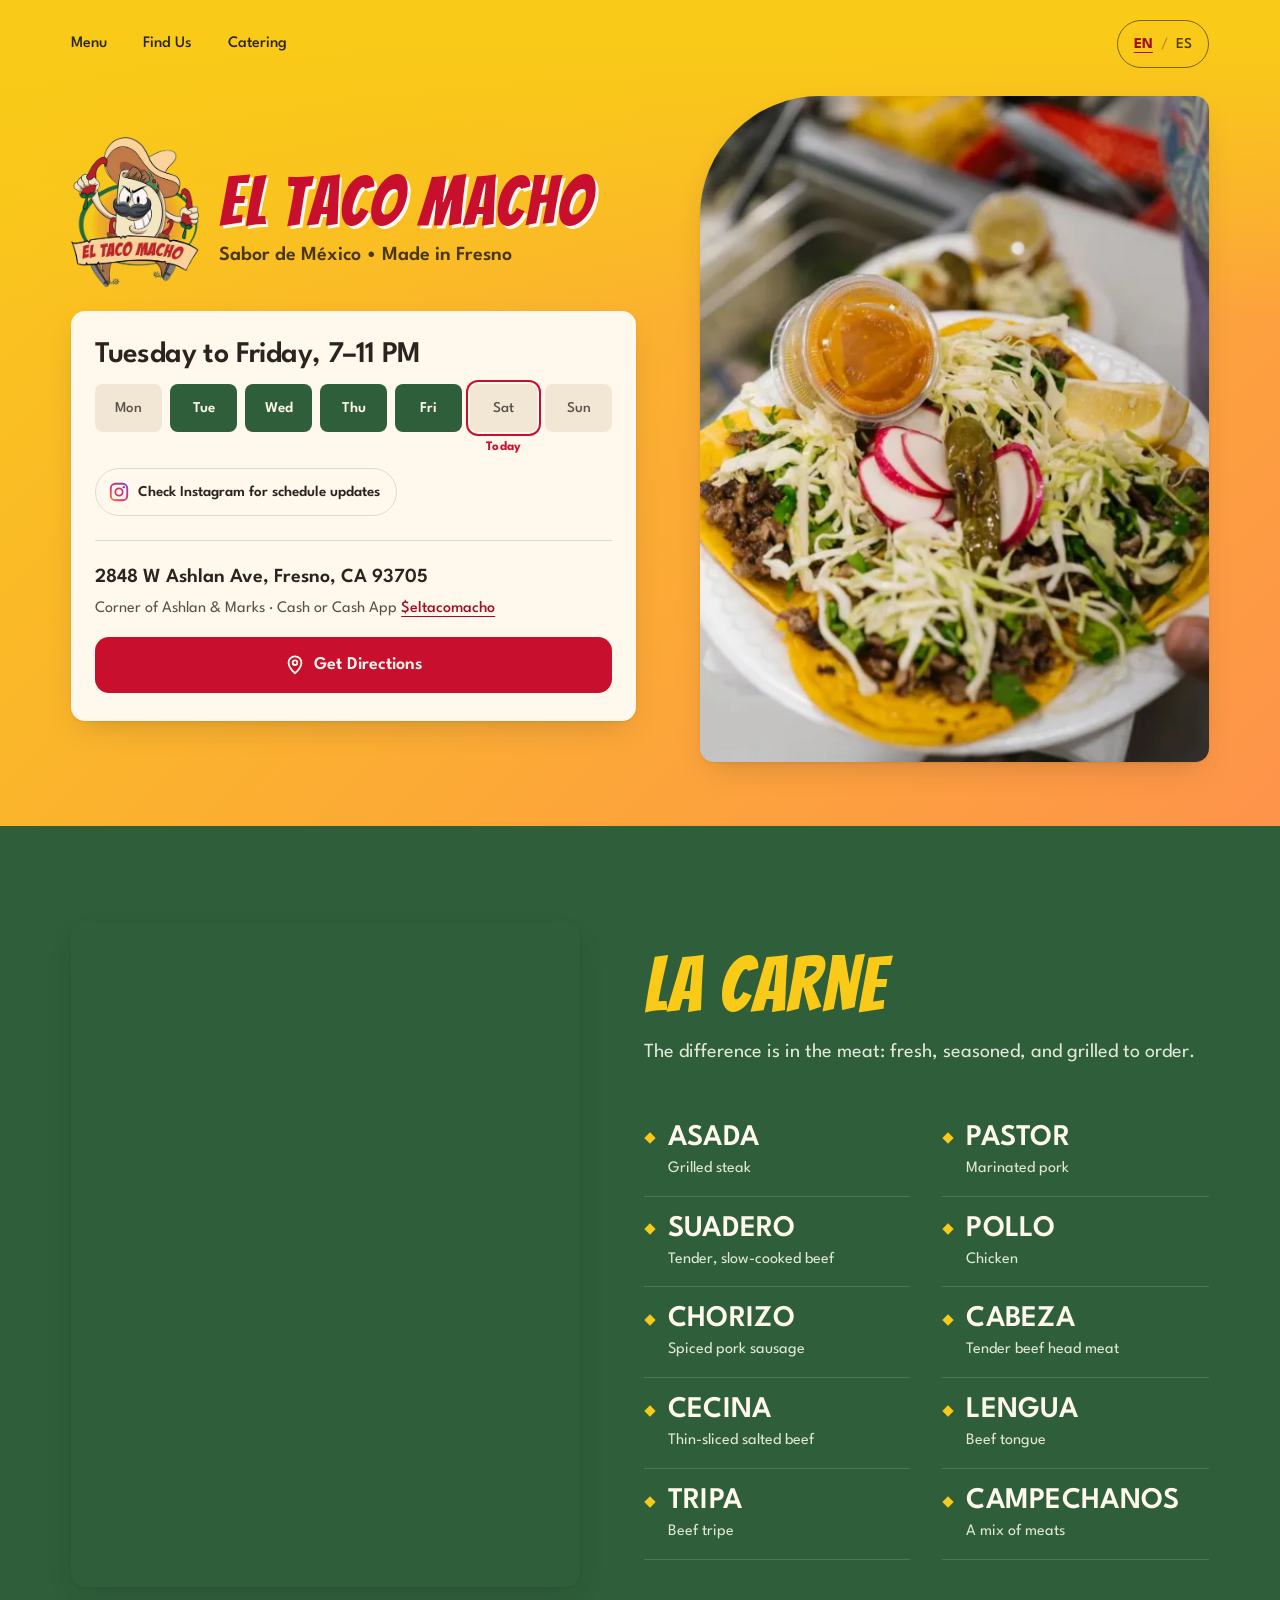
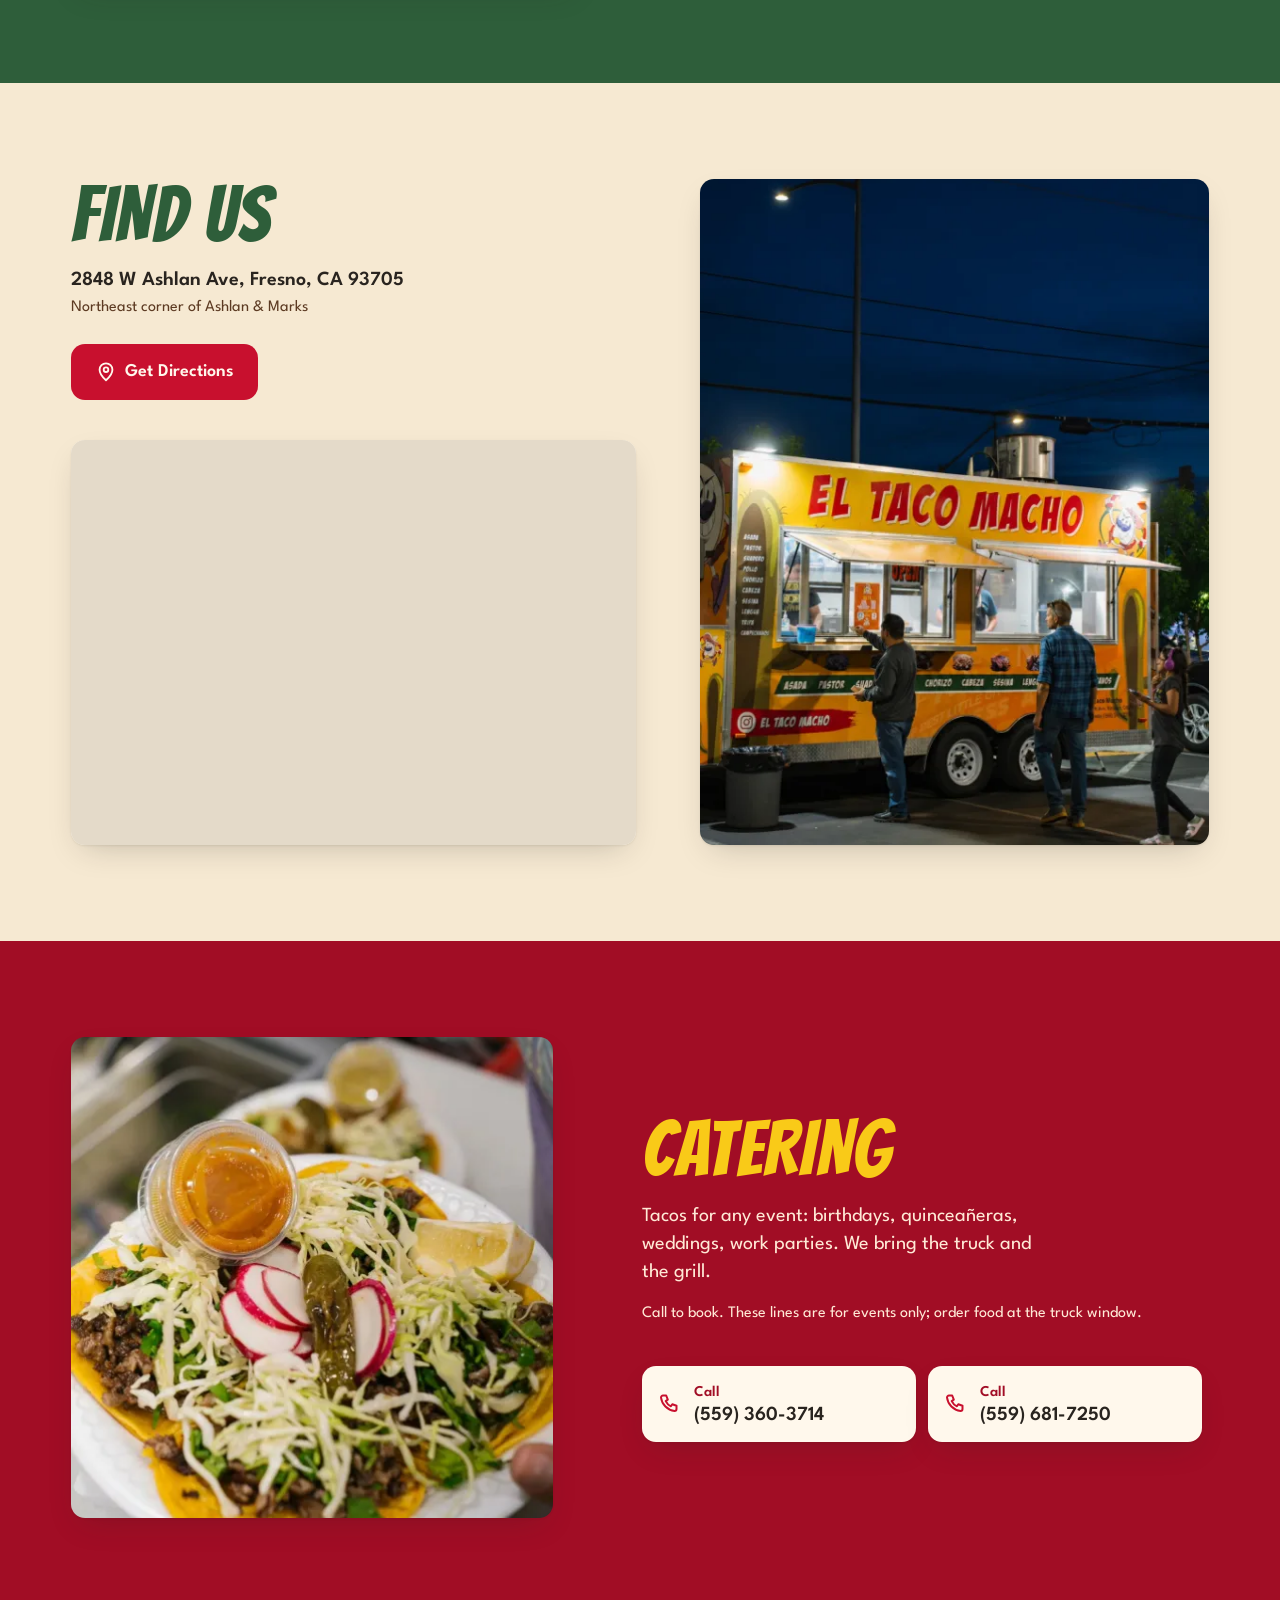
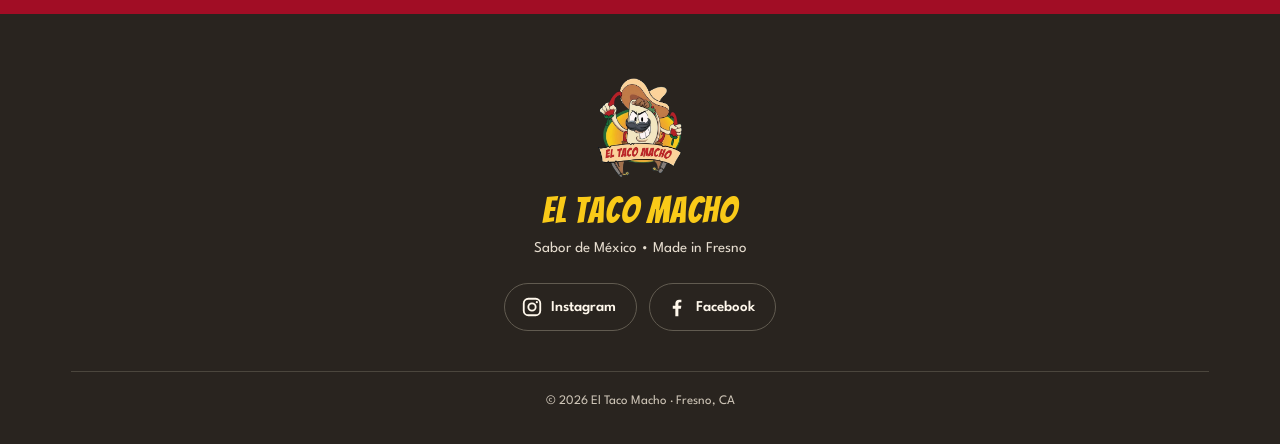
==== commit f9cbe217: "Find Us: hero-style split with a new truck photo; sharper photos - Find Us mirrors the hero: heading" ====
--- a/index.html
+++ b/index.html
@@ -132,8 +132,8 @@
       </div>
       <div class="hero-visual">
         <img class="hero-food" src="images/taco-plate-960.webp"
-             srcset="images/taco-plate-480.webp 480w, images/taco-plate-960.webp 960w"
-             sizes="(min-width: 900px) 50vw, 100vw" width="960" height="1280" fetchpriority="high"
+             srcset="images/taco-plate-480.webp 480w, images/taco-plate-960.webp 960w, images/taco-plate-1280.webp 1280w"
+             sizes="(min-width: 900px) min(45vw, 520px), calc(100vw - 40px)" width="960" height="1280" fetchpriority="high"
              alt="A plate of tacos topped with cabbage, cilantro, radish, a grilled chile and lime, with a cup of salsa" data-i18n-alt="events.photoAlt">
       </div>
     </div>
@@ -148,8 +148,8 @@
           <!-- Intro is the truck's own Instagram copy, verbatim in each language. -->
           <p class="section-intro carne-intro" data-i18n="carne.intro">The difference is in the meat: fresh, seasoned, and grilled to order.</p>
           <img class="carne-photo" src="images/grill-960.webp"
-               srcset="images/grill-480.webp 480w, images/grill-960.webp 960w"
-               sizes="(min-width: 900px) 45vw, calc(100vw - 40px)"
+               srcset="images/grill-480.webp 480w, images/grill-960.webp 960w, images/grill-1280.webp 1280w"
+               sizes="(min-width: 900px) min(45vw, 520px), calc(100vw - 40px)"
                width="960" height="1280" loading="lazy" decoding="async"
                alt="Meat being turned with tongs on the grill, beside a row of fresh tortillas" data-i18n-alt="carne.photoAlt">
         </div>
@@ -175,23 +175,23 @@
       <div class="container find-grid">
         <div class="section-head find-heading">
           <h2 class="section-title" id="find-title" data-i18n="find.title">Find Us</h2>
-          <p class="section-intro" data-i18n="find.intro">On the northeast corner of Ashlan &amp; Marks in Fresno.</p>
+          <address class="find-address">2848 W Ashlan Ave, <span class="nowrap">Fresno, CA 93705</span></address>
+          <p class="find-corner" data-i18n="find.intro">Northeast corner of Ashlan &amp; Marks</p>
+          <a class="btn" data-maps href="https://maps.app.goo.gl/c8hriSUc7dh7fYxA7" target="_blank" rel="noopener">
+            <svg class="icon" viewBox="0 0 24 24" aria-hidden="true"><path d="M12 21s-7-6.2-7-11.5a7 7 0 0 1 14 0C19 14.8 12 21 12 21z"/><circle cx="12" cy="9.5" r="2.5"/></svg>
+            <span data-i18n="hero.directions">Get Directions</span>
+          </a>
         </div>
 
         <div class="truck-frame">
-          <img class="truck-photo" src="images/el-taco-macho.webp" width="1440" height="960" loading="lazy" decoding="async"
+          <img class="truck-photo" src="images/truck-night-1080.webp"
+               srcset="images/truck-night-540.webp 540w, images/truck-night-1080.webp 1080w"
+               sizes="(min-width: 900px) min(45vw, 520px), calc(100vw - 40px)"
+               width="1080" height="1440" loading="lazy" decoding="async"
                alt="The El Taco Macho truck at night, with customers ordering at the window" data-i18n-alt="find.truckAlt">
         </div>
 
-        <!-- Address and map share one frame, so the address still anchors the card if the embed fails. -->
         <div class="place-card">
-          <div class="find-place">
-            <address class="address">2848 W Ashlan Ave, <span class="nowrap">Fresno, CA 93705</span><span class="cross">(Ashlan &amp; Marks)</span></address>
-            <a class="btn" data-maps href="https://maps.app.goo.gl/c8hriSUc7dh7fYxA7" target="_blank" rel="noopener">
-              <svg class="icon" viewBox="0 0 24 24" aria-hidden="true"><path d="M12 21s-7-6.2-7-11.5a7 7 0 0 1 14 0C19 14.8 12 21 12 21z"/><circle cx="12" cy="9.5" r="2.5"/></svg>
-              <span data-i18n="hero.directions">Get Directions</span>
-            </a>
-          </div>
           <!-- Embed of the official Google Maps listing (ftid = its place ID, from maps.app.goo.gl/c8hriSUc7dh7fYxA7). -->
           <iframe class="map"
             src="https://maps.google.com/maps?q=El+Taco+Macho,+2848+W+Ashlan+Ave,+Fresno,+CA+93705&amp;ftid=0x809467bbb7a2270f:0xfb8412980818c01&amp;output=embed"
@@ -204,7 +204,7 @@
     <section class="events" id="eventos" aria-labelledby="events-title">
       <div class="container events-grid">
         <img class="events-photo" src="images/taco-plate-960.webp"
-             srcset="images/taco-plate-480.webp 480w, images/taco-plate-960.webp 960w"
+             srcset="images/taco-plate-480.webp 480w, images/taco-plate-960.webp 960w, images/taco-plate-1280.webp 1280w"
              sizes="(min-width: 900px) 420px, calc(100vw - 48px)"
              width="960" height="1280" loading="lazy" decoding="async"
              alt="A plate of tacos topped with cabbage, cilantro, radish, a grilled chile and lime, with a cup of salsa" data-i18n-alt="events.photoAlt">
--- a/css/styles.css
+++ b/css/styles.css
@@ -175,19 +175,22 @@
 
 /* Find Us */
 .find { padding-block: var(--section-pad); background: var(--masa); }
-.find .section-title { color: var(--chile); }
-.find .section-intro { color: var(--on-peach); }
-.find-grid { display: grid; grid-template-columns: minmax(0, 1fr) minmax(0, 1.25fr); gap: var(--space-6); }
-/* The grid gap plus this margin adds up to --head-gap. */
-.find-heading { grid-column: 1 / -1; margin-bottom: calc(var(--head-gap) - var(--space-6)); }
-.truck-frame { overflow: hidden; border-radius: var(--radius); min-height: 520px; box-shadow: var(--shadow); }
-.truck-photo { width: 100%; height: 100%; object-fit: cover; object-position: 50% 35%; }
-/* Address strip on top, the map fills the rest. */
-.place-card { display: grid; grid-template-rows: auto 1fr; overflow: hidden; background: var(--crema); border-radius: var(--radius); box-shadow: var(--shadow); }
-.find-place { display: flex; flex-wrap: wrap; align-items: center; justify-content: space-between; gap: var(--space-3) var(--space-5); padding: var(--space-4) var(--space-5) var(--space-4) var(--space-6); }
-.address { font-size: var(--text-lg); font-weight: 600; line-height: 1.35; }
-.cross { display: block; margin-top: var(--space-1); color: var(--muted); font-size: var(--text-sm); font-weight: 500; }
-.map { width: 100%; height: 100%; min-height: 420px; border: 0; background: var(--rule); }
+/* Green, not chile: the red is reserved for the Get Directions button right below. */
+.find .section-title { color: var(--nopal); }
+/* The hero's split: heading, address and directions button over the map on the left,
+   hero-size truck photo on the right. The map stretches so its bottom edge lines up with
+   the photo's. */
+.find-grid { display: grid; grid-template-columns: minmax(0, 1fr) minmax(0, .9fr); grid-template-rows: auto 1fr; grid-template-areas: "head photo" "card photo"; gap: var(--head-gap) var(--feature-gap); }
+.find-heading { grid-area: head; }
+/* Same pairing as the hero's visit panel: address line, then a quieter detail line. */
+.find-address { margin-top: var(--space-4); font-size: var(--text-lg); font-weight: 600; line-height: 1.25; }
+.find-corner { margin-top: var(--space-1); color: var(--on-peach); font-size: var(--text-md); line-height: 1.4; }
+.find-heading .btn { margin-top: var(--space-6); }
+.truck-frame { grid-area: photo; align-self: center; height: var(--feature-photo); overflow: hidden; border-radius: var(--radius); box-shadow: var(--shadow); }
+/* Anchored low so any cropping comes off the sky, not the truck. */
+.truck-photo { width: 100%; height: 100%; object-fit: cover; object-position: 50% 90%; }
+.place-card { grid-area: card; overflow: hidden; background: var(--crema); border-radius: var(--radius); box-shadow: var(--shadow); }
+.map { width: 100%; height: 100%; min-height: 280px; border: 0; background: var(--rule); }
 
 /* Catering */
 .events { padding-block: var(--section-pad); background: var(--chile-dark); color: var(--crema); }
@@ -245,9 +248,8 @@
   .carne-intro { max-width: 34ch; }
   .meats { grid-auto-rows: auto; column-gap: var(--space-6); }
   .carne-photo { height: auto; aspect-ratio: 16 / 10; margin-top: var(--head-gap); }
-  .find-heading { grid-column: auto; margin: 0; }
-  .truck-frame { min-height: 0; aspect-ratio: 3 / 2; order: 1; }
-  .find-place { padding: var(--space-4); }
+  .find-grid { grid-template-rows: none; grid-template-areas: "head" "card" "photo"; }
+  .truck-frame { height: auto; aspect-ratio: 5 / 4; }
   .map { min-height: 0; height: 400px; }
   .events-photo { aspect-ratio: 4 / 3; max-height: 420px; }
   .events-body { order: -1; } /* heading first, like every other section */
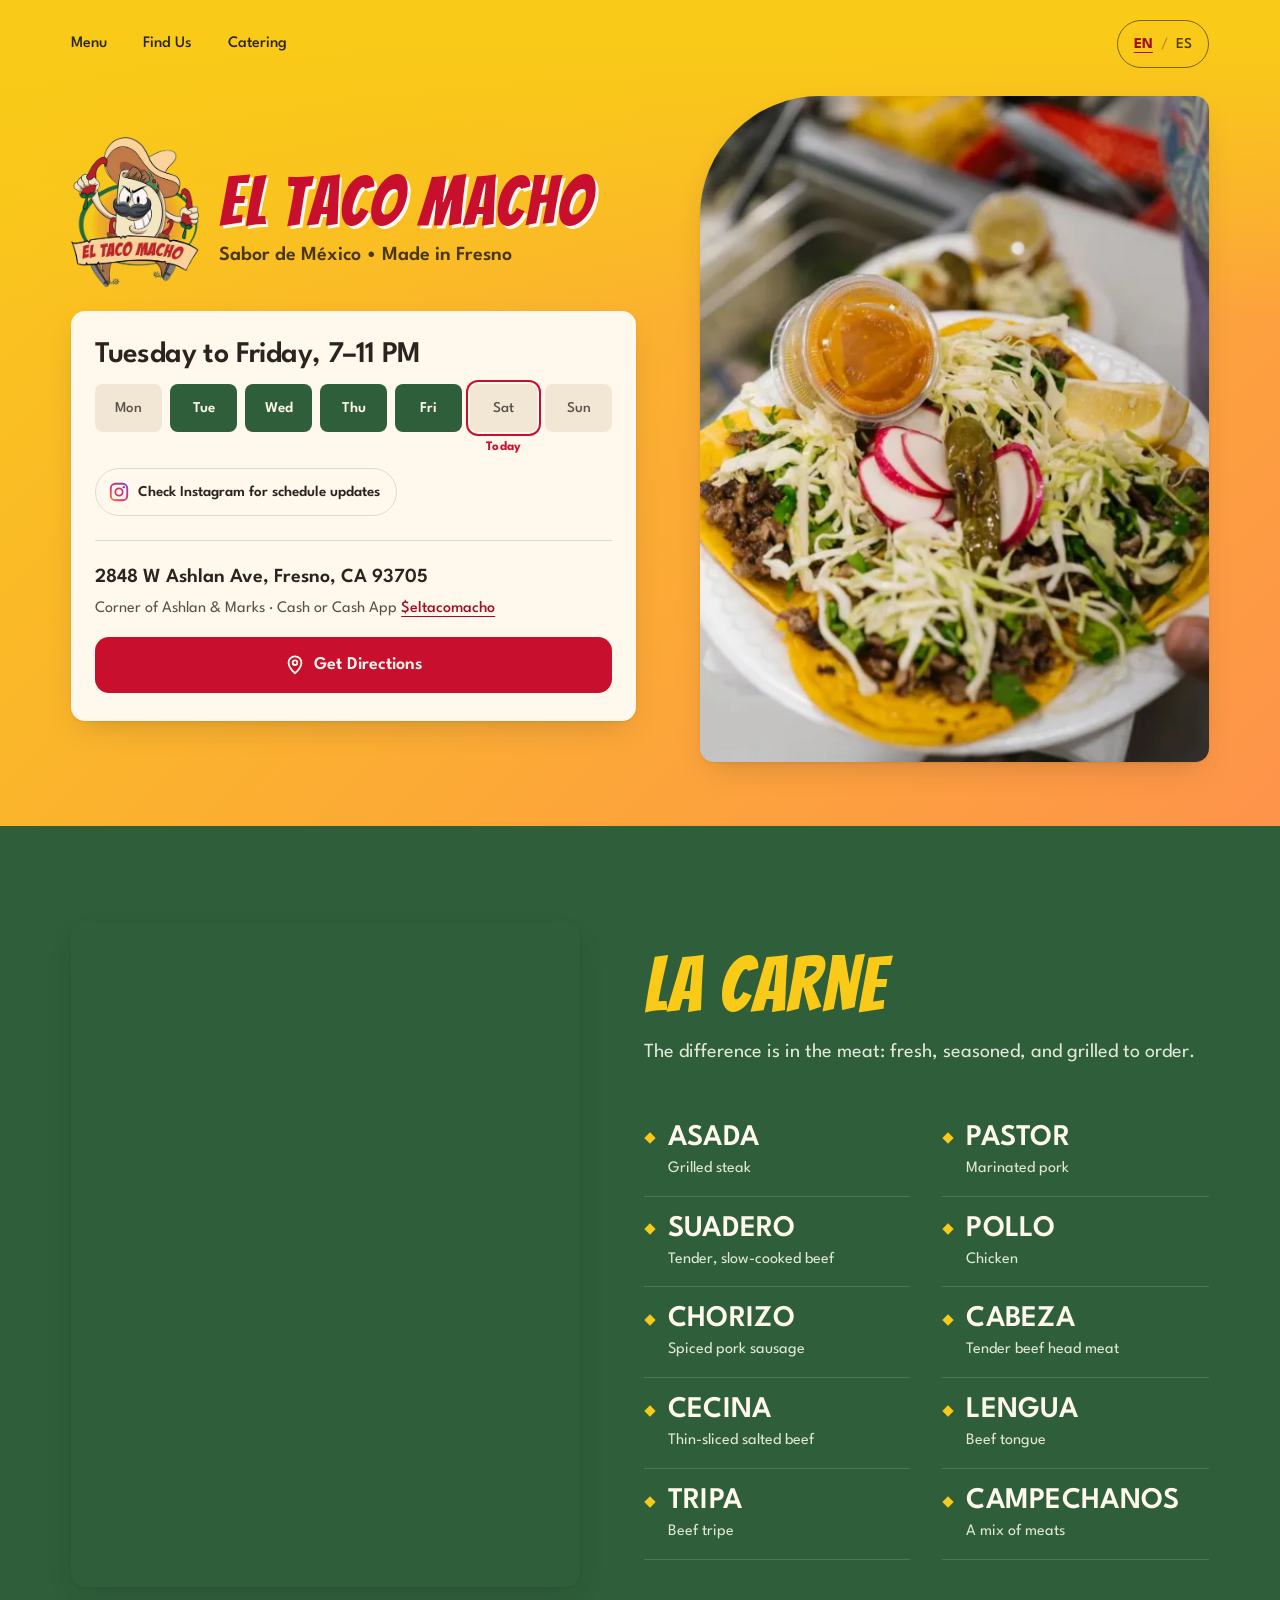
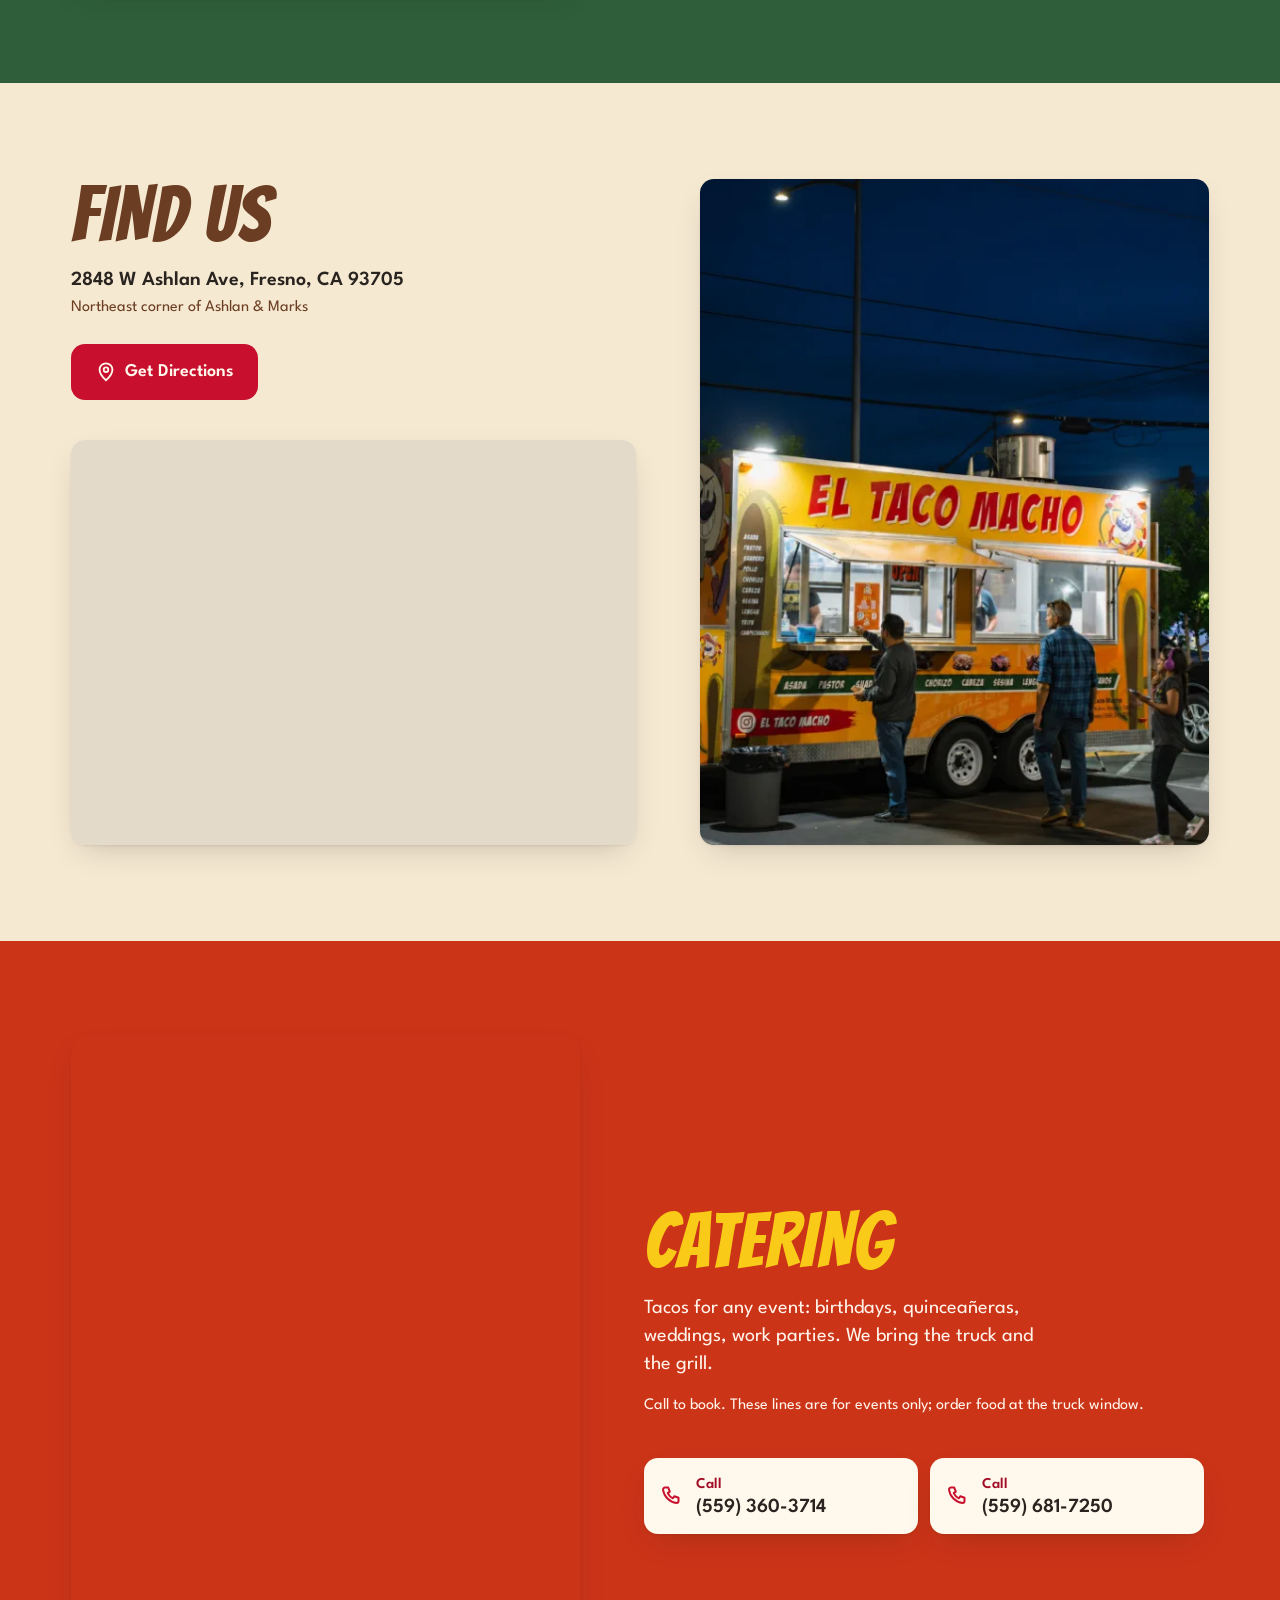
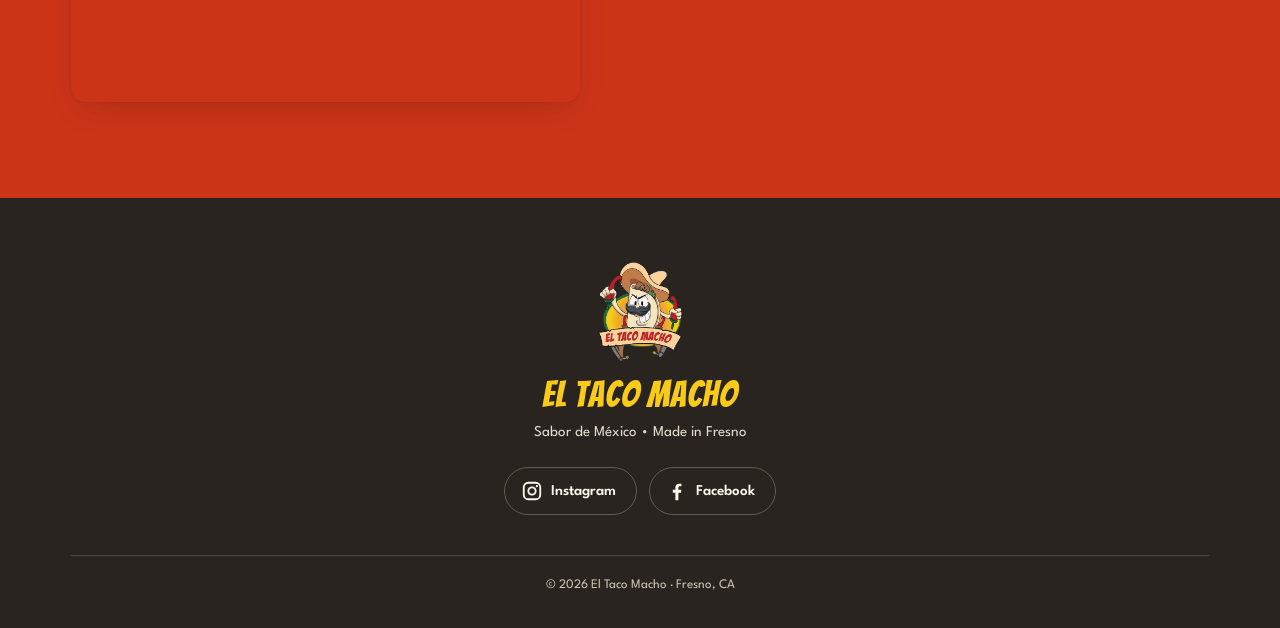
==== commit 6017a5ac: "Catering: tomato red, new photo and hero-size layout; canela Find Us heading - Catering moves from t" ====
--- a/index.html
+++ b/index.html
@@ -134,7 +134,7 @@
         <img class="hero-food" src="images/taco-plate-960.webp"
              srcset="images/taco-plate-480.webp 480w, images/taco-plate-960.webp 960w, images/taco-plate-1280.webp 1280w"
              sizes="(min-width: 900px) min(45vw, 520px), calc(100vw - 40px)" width="960" height="1280" fetchpriority="high"
-             alt="A plate of tacos topped with cabbage, cilantro, radish, a grilled chile and lime, with a cup of salsa" data-i18n-alt="events.photoAlt">
+             alt="A plate of tacos topped with cabbage, cilantro, radish, a grilled chile and lime, with a cup of salsa" data-i18n-alt="hero.photoAlt">
       </div>
     </div>
   </header>
@@ -203,11 +203,11 @@
 
     <section class="events" id="eventos" aria-labelledby="events-title">
       <div class="container events-grid">
-        <img class="events-photo" src="images/taco-plate-960.webp"
-             srcset="images/taco-plate-480.webp 480w, images/taco-plate-960.webp 960w, images/taco-plate-1280.webp 1280w"
-             sizes="(min-width: 900px) 420px, calc(100vw - 48px)"
+        <img class="events-photo" src="images/catering-plate-960.webp"
+             srcset="images/catering-plate-480.webp 480w, images/catering-plate-960.webp 960w, images/catering-plate-1280.webp 1280w"
+             sizes="(min-width: 900px) min(45vw, 520px), calc(100vw - 40px)"
              width="960" height="1280" loading="lazy" decoding="async"
-             alt="A plate of tacos topped with cabbage, cilantro, radish, a grilled chile and lime, with a cup of salsa" data-i18n-alt="events.photoAlt">
+             alt="Tongs setting grilled onions on a plate of tacos topped with cilantro, radish and lime" data-i18n-alt="events.photoAlt">
         <div class="events-body">
           <div class="section-head events-intro">
             <h2 class="section-title" id="events-title" data-i18n="events.title">Catering</h2>
--- a/css/styles.css
+++ b/css/styles.css
@@ -3,14 +3,16 @@
   --sun-clear: #f9ca1800;  /* sun at zero opacity, for the hero fade */
   --mango: #FE934B;
   --chile: #C8102E;
-  --chile-dark: #a10d25;  /* links, button hover, and the catering surface */
+  --chile-dark: #a10d25;  /* links and button hover */
   --nopal: #2E5E3A;
   --carbon: #29241f;
   --crema: #FFF8EC;
   --muted: #5a5248;
   --rule: #e4dac9;
   --masa: #F6E9D2;      /* warm tortilla cream, Find Us */
-  --on-chile: #FFE9D6;
+  --canela: #6B3D22;      /* cinnamon brown: Find Us heading and corner line */
+  --jitomate: #CC3418;    /* tomato red: catering surface (not for buttons, which stay chile) */
+  --on-jitomate: #FFF3EA; /* body text on jitomate */
   --day-off: #f1e7d4;
   --on-sun: #4a3714;
   --sun-rule: #b38a2c;      /* decorative dividers on the sun background */
@@ -21,7 +23,6 @@
   --on-carbon-faint: #cec5b7;
   --carbon-outline: #615b50;
   --carbon-rule: #4b463d;
-  --on-peach: #5c3a22;
   --on-green-muted: #e2e8d8;
   --on-green-rule: #4e7558;
   --font: "League Spartan", system-ui, sans-serif;
@@ -52,7 +53,6 @@
   /* Rhythm shared by every section. */
   --section-pad: var(--space-24);   /* top and bottom of a section */
   --head-gap: var(--space-10);      /* heading block → section content */
-  --col-gap: clamp(40px, 7vw, 96px); /* photo column ↔ text column */
   --feature-gap: clamp(32px, 5vw, 64px);    /* hero-style split: big photo ↔ content */
   --feature-photo: clamp(520px, 52vw, 680px); /* height of a hero-size photo */
   --gutter: clamp(20px, 4vw, 56px);
@@ -175,8 +175,8 @@
 
 /* Find Us */
 .find { padding-block: var(--section-pad); background: var(--masa); }
-/* Green, not chile: the red is reserved for the Get Directions button right below. */
-.find .section-title { color: var(--nopal); }
+/* Red is reserved for buttons and the hero name, so this heading is canela. */
+.find .section-title { color: var(--canela); }
 /* The hero's split: heading, address and directions button over the map on the left,
    hero-size truck photo on the right. The map stretches so its bottom edge lines up with
    the photo's. */
@@ -184,7 +184,7 @@
 .find-heading { grid-area: head; }
 /* Same pairing as the hero's visit panel: address line, then a quieter detail line. */
 .find-address { margin-top: var(--space-4); font-size: var(--text-lg); font-weight: 600; line-height: 1.25; }
-.find-corner { margin-top: var(--space-1); color: var(--on-peach); font-size: var(--text-md); line-height: 1.4; }
+.find-corner { margin-top: var(--space-1); color: var(--canela); font-size: var(--text-md); line-height: 1.4; }
 .find-heading .btn { margin-top: var(--space-6); }
 .truck-frame { grid-area: photo; align-self: center; height: var(--feature-photo); overflow: hidden; border-radius: var(--radius); box-shadow: var(--shadow); }
 /* Anchored low so any cropping comes off the sky, not the truck. */
@@ -193,12 +193,13 @@
 .map { width: 100%; height: 100%; min-height: 280px; border: 0; background: var(--rule); }
 
 /* Catering */
-.events { padding-block: var(--section-pad); background: var(--chile-dark); color: var(--crema); }
+.events { padding-block: var(--section-pad); background: var(--jitomate); color: var(--crema); }
 .events .section-title { color: var(--sun); }
-.events .section-intro { max-width: 36ch; color: var(--on-chile); }
-.events-grid { display: grid; grid-template-columns: .85fr 1fr; gap: var(--col-gap); align-items: center; }
-.events-photo { width: 100%; aspect-ratio: 1; object-fit: cover; object-position: 50% 58%; border-radius: var(--radius); box-shadow: var(--shadow); }
-.events-note { margin-top: var(--space-4); font-size: var(--text-md); color: var(--on-chile); }
+.events .section-intro { max-width: 36ch; color: var(--on-jitomate); }
+/* The hero's split, mirrored like La Carne: hero-size photo left, copy and phone cards right. */
+.events-grid { display: grid; grid-template-columns: minmax(0, .9fr) minmax(0, 1fr); gap: var(--feature-gap); align-items: center; }
+.events-photo { width: 100%; height: var(--feature-photo); object-fit: cover; object-position: 50% 70%; border-radius: var(--radius); box-shadow: var(--shadow); }
+.events-note { margin-top: var(--space-4); font-size: var(--text-md); color: var(--on-jitomate); }
 .calls { display: grid; grid-template-columns: repeat(2, minmax(0, 1fr)); gap: var(--space-3); margin-top: var(--head-gap); max-width: 560px; }
 .call { display: flex; gap: var(--space-3); align-items: center; min-height: 76px; padding: var(--space-3) var(--space-4); border-radius: var(--radius); background: var(--crema); color: var(--carbon); text-decoration: none; box-shadow: var(--shadow); transition: background-color .18s, transform .18s cubic-bezier(.2, .8, .2, 1); }
 .call:hover { background: var(--sun); transform: translateY(-1px); }
@@ -251,7 +252,7 @@
   .find-grid { grid-template-rows: none; grid-template-areas: "head" "card" "photo"; }
   .truck-frame { height: auto; aspect-ratio: 5 / 4; }
   .map { min-height: 0; height: 400px; }
-  .events-photo { aspect-ratio: 4 / 3; max-height: 420px; }
+  .events-photo { height: auto; aspect-ratio: 4 / 3; max-height: 420px; object-position: 50% 85%; }
   .events-body { order: -1; } /* heading first, like every other section */
 }
 @media (max-width: 599px) {
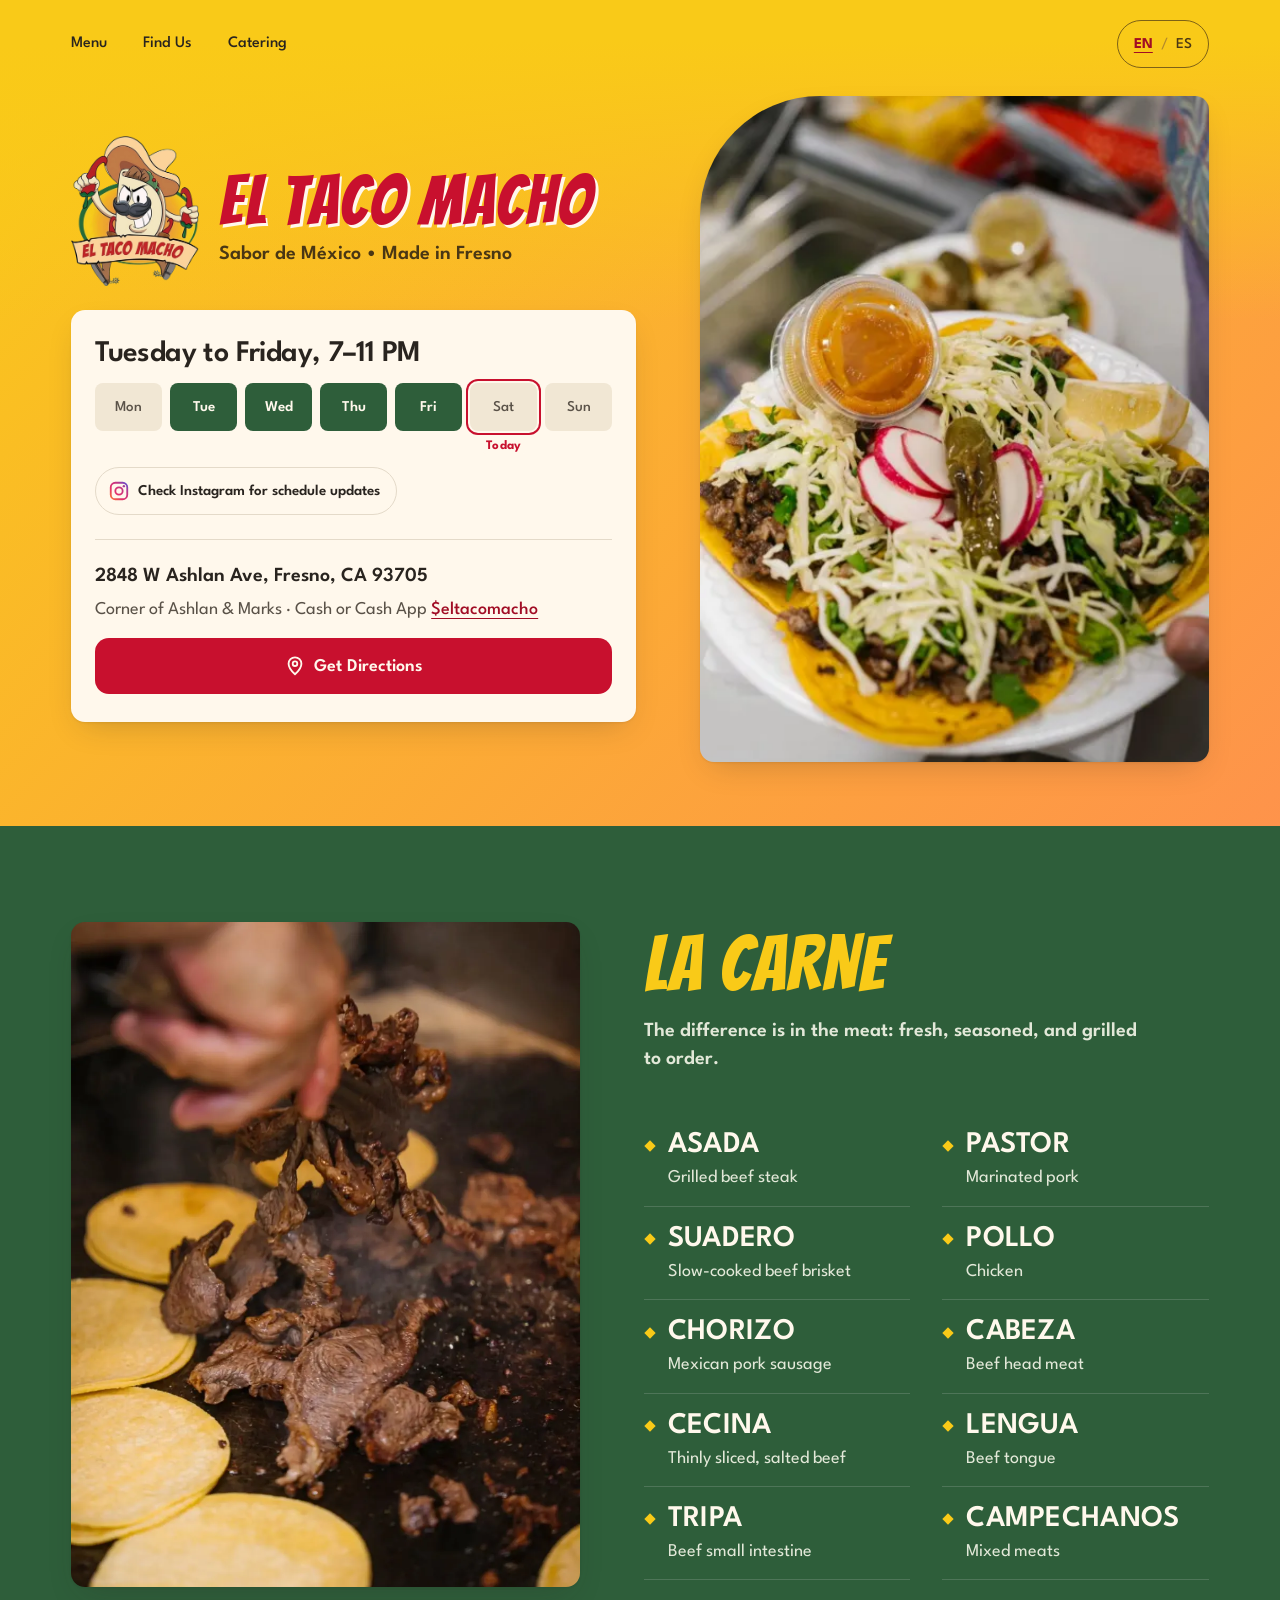
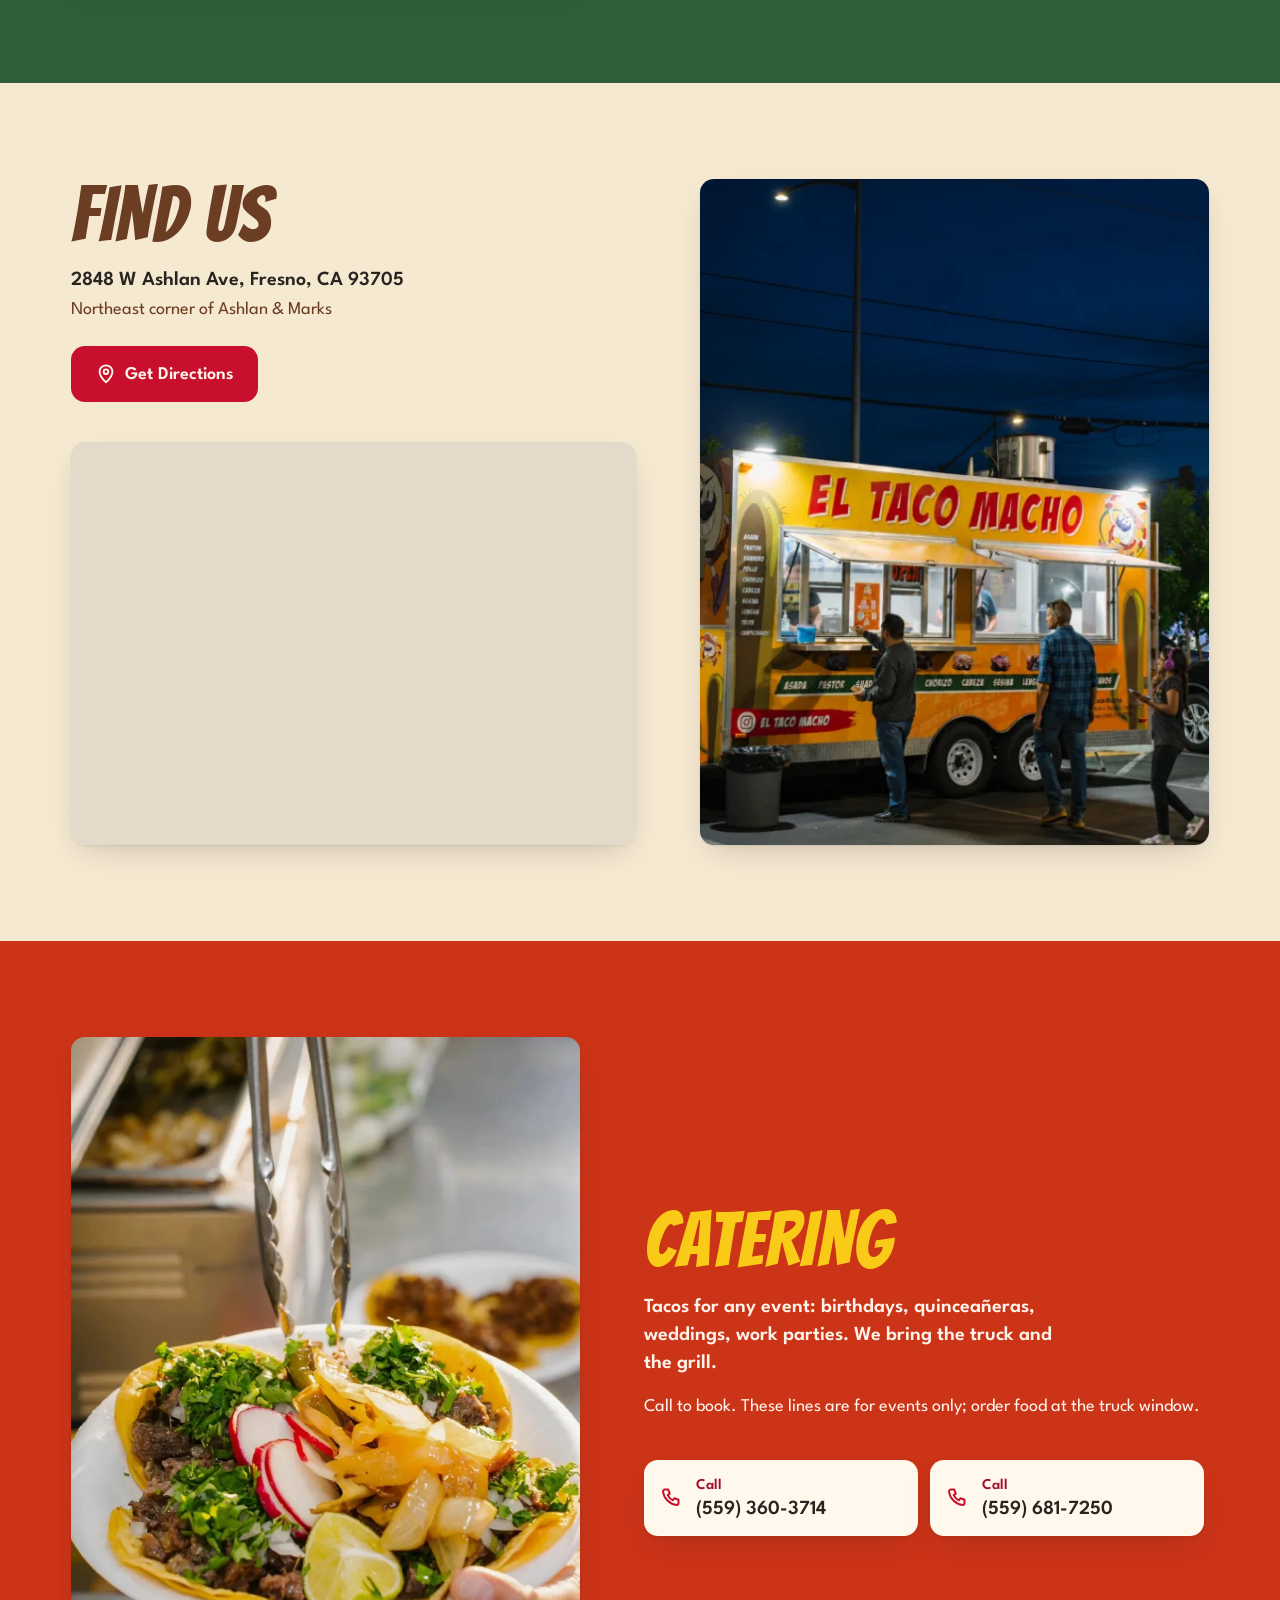
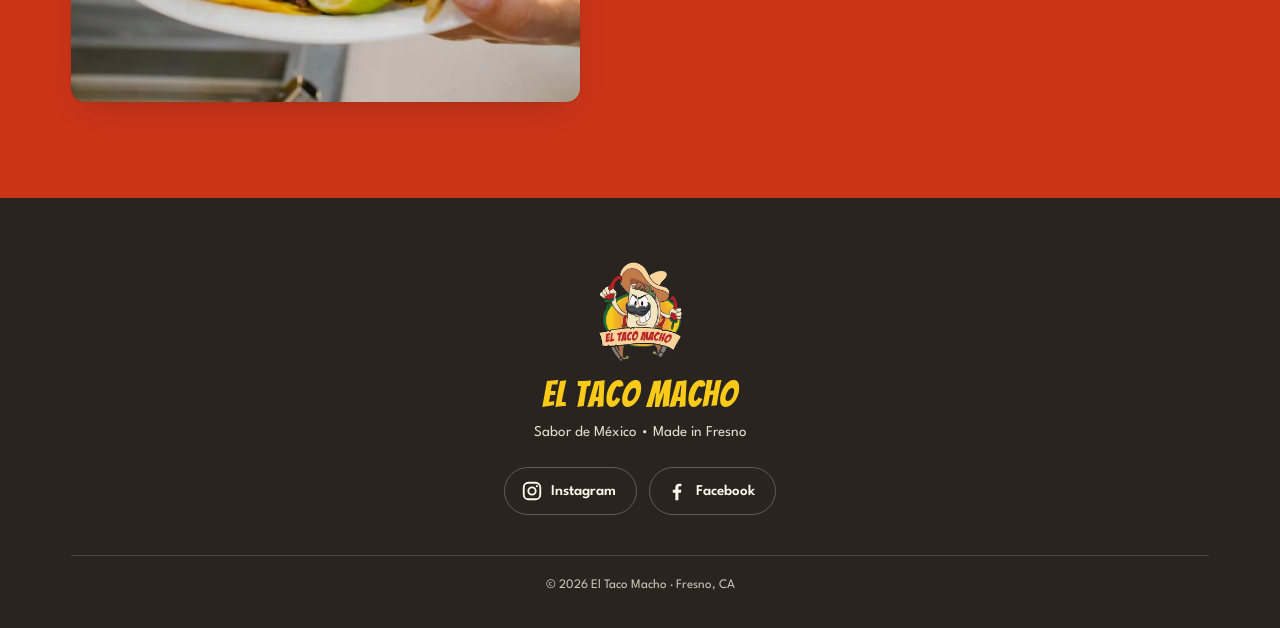
==== commit 8ad7b7f6: "Meat descriptions, larger detail text, semibold lead lines - Update the meat descriptions to the own" ====
--- a/index.html
+++ b/index.html
@@ -157,16 +157,16 @@
              PHOTOS: to add one, put an <img class="meat-photo" src="images/meat-asada.webp" alt="" width="160" height="160">
              as the first child of that <li>. The row switches to a photo layout on its own. -->
         <ul class="meats">
-          <li class="meat"><span class="meat-name">Asada</span><span class="meat-desc" data-i18n="meat.asada">Grilled steak</span></li>
+          <li class="meat"><span class="meat-name">Asada</span><span class="meat-desc" data-i18n="meat.asada">Grilled beef steak</span></li>
           <li class="meat"><span class="meat-name">Pastor</span><span class="meat-desc" data-i18n="meat.pastor">Marinated pork</span></li>
-          <li class="meat"><span class="meat-name">Suadero</span><span class="meat-desc" data-i18n="meat.suadero">Tender, slow-cooked beef</span></li>
+          <li class="meat"><span class="meat-name">Suadero</span><span class="meat-desc" data-i18n="meat.suadero">Slow-cooked beef brisket</span></li>
           <li class="meat"><span class="meat-name">Pollo</span><span class="meat-desc" data-i18n="meat.pollo">Chicken</span></li>
-          <li class="meat"><span class="meat-name">Chorizo</span><span class="meat-desc" data-i18n="meat.chorizo">Spiced pork sausage</span></li>
-          <li class="meat"><span class="meat-name">Cabeza</span><span class="meat-desc" data-i18n="meat.cabeza">Tender beef head meat</span></li>
-          <li class="meat"><span class="meat-name">Cecina</span><span class="meat-desc" data-i18n="meat.cecina">Thin-sliced salted beef</span></li>
+          <li class="meat"><span class="meat-name">Chorizo</span><span class="meat-desc" data-i18n="meat.chorizo">Mexican pork sausage</span></li>
+          <li class="meat"><span class="meat-name">Cabeza</span><span class="meat-desc" data-i18n="meat.cabeza">Beef head meat</span></li>
+          <li class="meat"><span class="meat-name">Cecina</span><span class="meat-desc" data-i18n="meat.cecina">Thinly sliced, salted beef</span></li>
           <li class="meat"><span class="meat-name">Lengua</span><span class="meat-desc" data-i18n="meat.lengua">Beef tongue</span></li>
-          <li class="meat"><span class="meat-name">Tripa</span><span class="meat-desc" data-i18n="meat.tripa">Beef tripe</span></li>
-          <li class="meat"><span class="meat-name">Campechanos</span><span class="meat-desc" data-i18n="meat.campechanos">A mix of meats</span></li>
+          <li class="meat"><span class="meat-name">Tripa</span><span class="meat-desc" data-i18n="meat.tripa">Beef small intestine</span></li>
+          <li class="meat"><span class="meat-name">Campechanos</span><span class="meat-desc" data-i18n="meat.campechanos">Mixed meats</span></li>
         </ul>
       </div>
     </section>
--- a/css/styles.css
+++ b/css/styles.css
@@ -92,9 +92,10 @@
 .skip-link:focus-visible { transform: none; }
 /* One line-icon style for the whole site. */
 .icon { flex: none; width: 22px; height: 22px; fill: none; stroke: currentColor; stroke-width: 2; stroke-linecap: round; stroke-linejoin: round; }
-/* One section voice: Bangers headline + one intro line. Each section sets its own colors. */
+/* One section voice: Bangers headline, then a semibold 20px lead line, then regular 18px
+   detail lines (the address/corner pairing in Find Us). Each section sets its own colors. */
 .section-title { font-family: var(--accent-font); font-weight: 400; font-size: clamp(52px, 6vw, 80px); line-height: .95; letter-spacing: .02em; text-transform: uppercase; }
-.section-intro { max-width: 52ch; margin-top: var(--space-4); font-size: var(--text-lg); line-height: 1.4; }
+.section-intro { max-width: 52ch; margin-top: var(--space-4); font-size: var(--text-lg); font-weight: 600; line-height: 1.4; }
 
 /* Buttons. Three heights: red primary 56px, outlined pills 48px, plain nav links 44px. */
 .btn { display: inline-flex; align-items: center; justify-content: center; gap: var(--space-2); min-height: 56px; padding: var(--space-3) var(--space-6); border: 0; border-radius: var(--radius); background: var(--chile); color: var(--crema); text-decoration: none; font-weight: 600; font-size: var(--text-base); line-height: 1.2; transition: background-color .18s, transform .18s cubic-bezier(.2, .8, .2, 1); }
@@ -137,7 +138,7 @@
 .visit-row + .visit-row { border-top: 1px solid var(--rule); }
 .visit-hours { font-size: var(--text-title); line-height: 1.1; letter-spacing: -.02em; }
 .visit-label { font-size: var(--text-lg); font-weight: 600; line-height: 1.25; }
-.visit-note { color: var(--muted); font-size: var(--text-md); line-height: 1.4; margin-top: calc(-1 * var(--space-1)); }
+.visit-note { color: var(--muted); font-size: var(--text-base); line-height: 1.4; margin-top: calc(-1 * var(--space-1)); }
 .visit-row .btn { margin-top: var(--space-1); }
 .where-link { text-decoration: none; }
 .where-link:hover { text-decoration: underline; }
@@ -168,7 +169,7 @@
 .meat { display: grid; grid-template-columns: 12px 1fr; column-gap: var(--space-3); align-content: center; padding-block: var(--space-4); border-bottom: 1px solid var(--on-green-rule); }
 .meat::before { content: ""; grid-row: 1; align-self: center; width: 8px; height: 8px; margin-left: 2px; background: var(--sun); transform: rotate(45deg); }
 .meat-name { grid-column: 2; font-size: var(--text-title); font-weight: 600; line-height: 1.1; letter-spacing: .01em; text-transform: uppercase; }
-.meat-desc { grid-column: 2; margin-top: var(--space-1); color: var(--on-green-muted); font-size: var(--text-md); line-height: 1.3; }
+.meat-desc { grid-column: 2; margin-top: var(--space-1); color: var(--on-green-muted); font-size: var(--text-base); line-height: 1.3; }
 .meat:has(.meat-photo) { grid-template-columns: 64px 1fr; }
 .meat:has(.meat-photo)::before { display: none; }
 .meat-photo { grid-row: 1 / span 2; width: 64px; height: 64px; object-fit: cover; border-radius: var(--radius-sm); }
@@ -184,7 +185,7 @@
 .find-heading { grid-area: head; }
 /* Same pairing as the hero's visit panel: address line, then a quieter detail line. */
 .find-address { margin-top: var(--space-4); font-size: var(--text-lg); font-weight: 600; line-height: 1.25; }
-.find-corner { margin-top: var(--space-1); color: var(--canela); font-size: var(--text-md); line-height: 1.4; }
+.find-corner { margin-top: var(--space-1); color: var(--canela); font-size: var(--text-base); line-height: 1.4; }
 .find-heading .btn { margin-top: var(--space-6); }
 .truck-frame { grid-area: photo; align-self: center; height: var(--feature-photo); overflow: hidden; border-radius: var(--radius); box-shadow: var(--shadow); }
 /* Anchored low so any cropping comes off the sky, not the truck. */
@@ -199,7 +200,7 @@
 /* The hero's split, mirrored like La Carne: hero-size photo left, copy and phone cards right. */
 .events-grid { display: grid; grid-template-columns: minmax(0, .9fr) minmax(0, 1fr); gap: var(--feature-gap); align-items: center; }
 .events-photo { width: 100%; height: var(--feature-photo); object-fit: cover; object-position: 50% 70%; border-radius: var(--radius); box-shadow: var(--shadow); }
-.events-note { margin-top: var(--space-4); font-size: var(--text-md); color: var(--on-jitomate); }
+.events-note { margin-top: var(--space-4); font-size: var(--text-base); color: var(--on-jitomate); }
 .calls { display: grid; grid-template-columns: repeat(2, minmax(0, 1fr)); gap: var(--space-3); margin-top: var(--head-gap); max-width: 560px; }
 .call { display: flex; gap: var(--space-3); align-items: center; min-height: 76px; padding: var(--space-3) var(--space-4); border-radius: var(--radius); background: var(--crema); color: var(--carbon); text-decoration: none; box-shadow: var(--shadow); transition: background-color .18s, transform .18s cubic-bezier(.2, .8, .2, 1); }
 .call:hover { background: var(--sun); transform: translateY(-1px); }
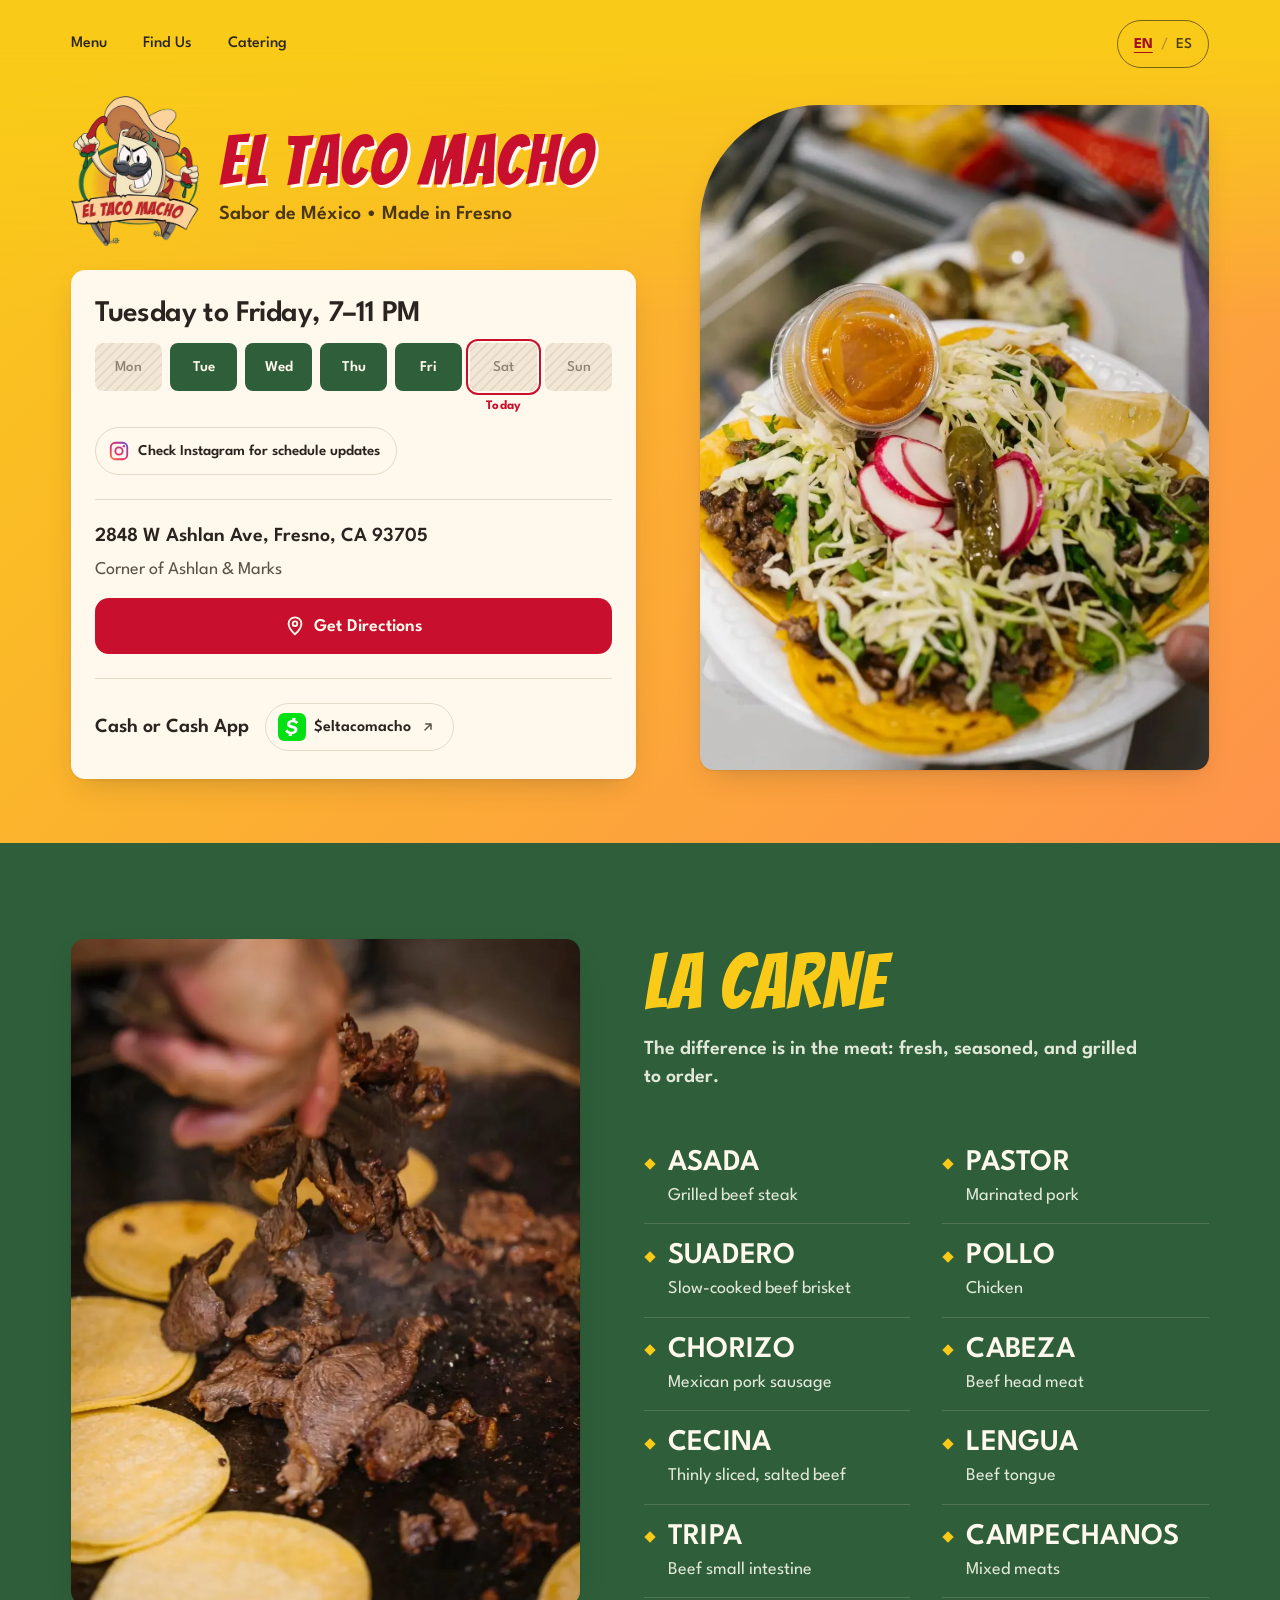
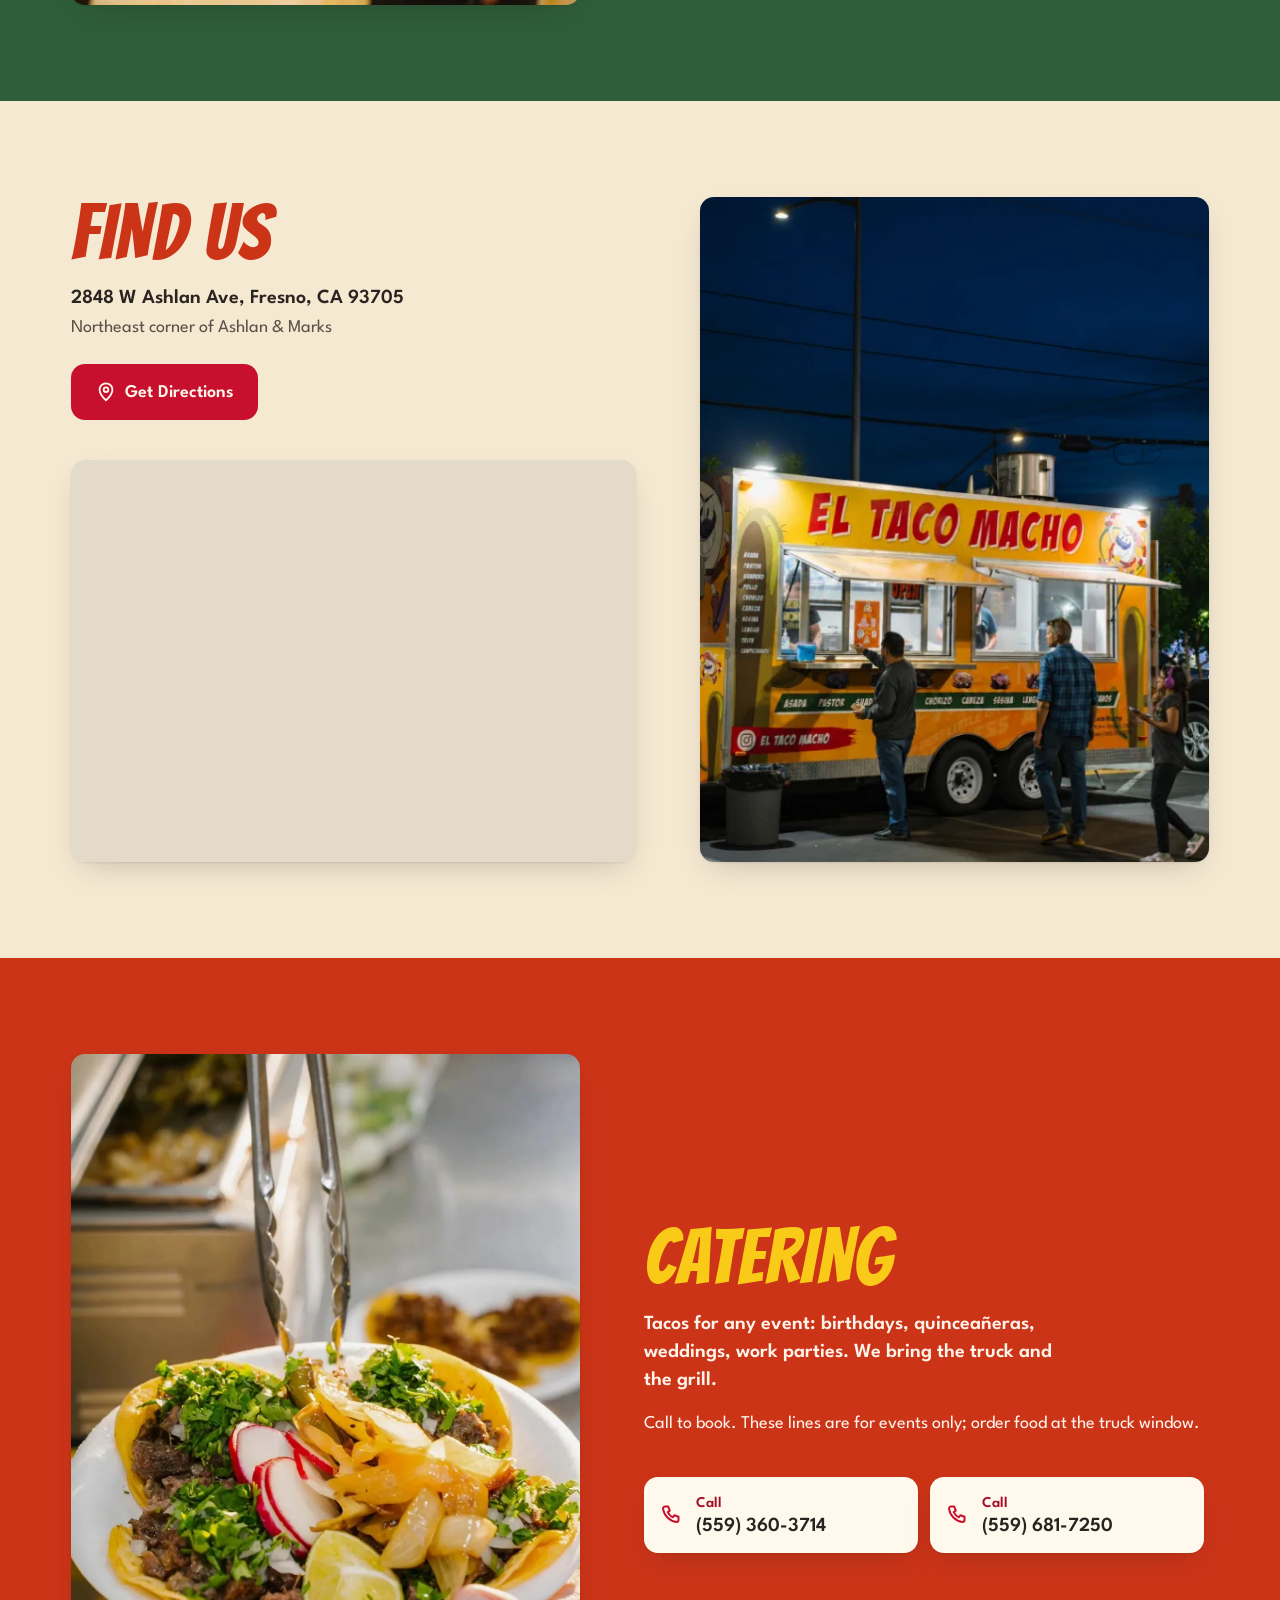
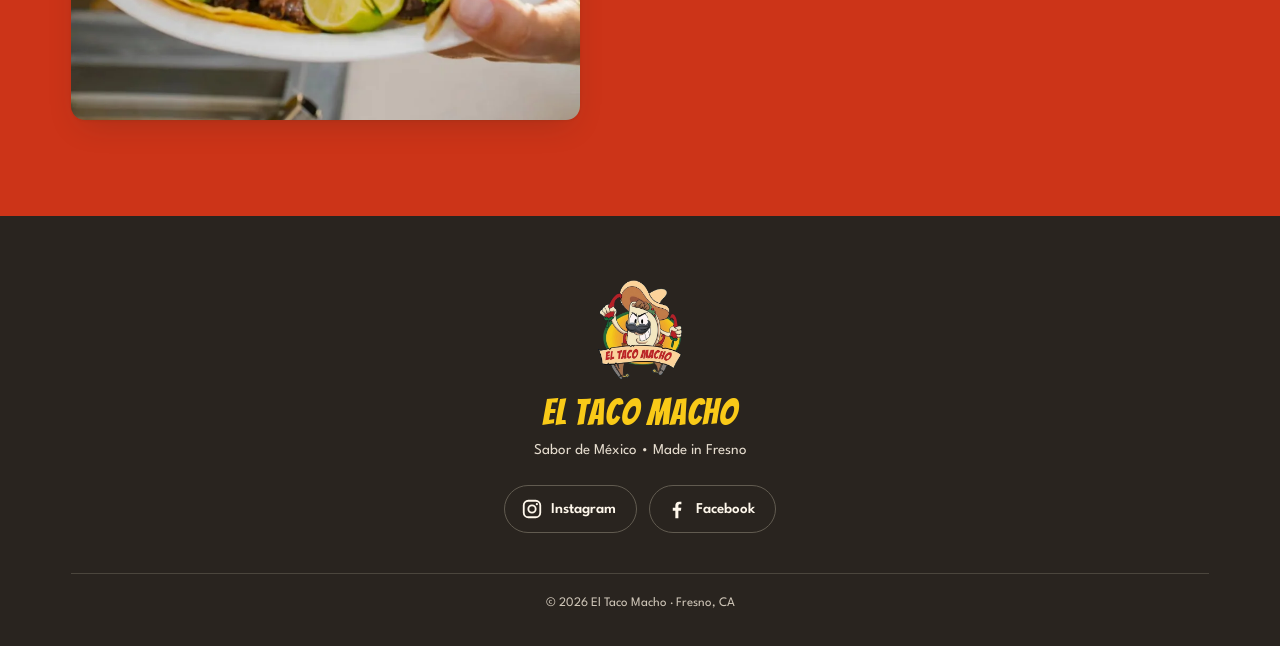
==== commit 1e04d6d9: "Hero: hatched closed days, payment in its own row with a Cash App link - Closed days in the week str" ====
--- a/index.html
+++ b/index.html
@@ -92,7 +92,7 @@
           <h1 class="hero-title"><span class="hero-name">El Taco Macho</span> <span class="hero-tagline" data-i18n="brand.tagline">Sabor de México • Made in Fresno</span></h1>
         </div>
 
-        <!-- Visit panel, in the order a visitor needs it: when (+ confirm on Instagram) → where.
+        <!-- Visit panel, in the order a visitor needs it: when (+ confirm on Instagram) → where → how to pay.
              The week strip is drawn from SITE in js/main.js. There is deliberately no
              "open today" / "open now" state: the truck closes for events without notice, so Instagram is the
              source of truth for any given day. -->
@@ -122,10 +122,21 @@
             <h2 class="visit-label" id="where-title">
               <a class="where-link" data-maps href="https://maps.app.goo.gl/c8hriSUc7dh7fYxA7" target="_blank" rel="noopener">2848 W Ashlan Ave, Fresno, CA 93705</a>
             </h2>
-            <p class="visit-note"><span data-i18n="visit.cross">Corner of Ashlan &amp; Marks</span> · <span data-i18n="hero.payment">Cash or Cash App</span> <a class="inline-link" href="https://cash.app/$eltacomacho" target="_blank" rel="noopener">$eltacomacho</a></p>
+            <p class="visit-note" data-i18n="visit.cross">Corner of Ashlan &amp; Marks</p>
             <a class="btn" data-maps href="https://maps.app.goo.gl/c8hriSUc7dh7fYxA7" target="_blank" rel="noopener">
               <svg class="icon" viewBox="0 0 24 24" aria-hidden="true"><path d="M12 21s-7-6.2-7-11.5a7 7 0 0 1 14 0C19 14.8 12 21 12 21z"/><circle cx="12" cy="9.5" r="2.5"/></svg>
               <span data-i18n="hero.directions">Get Directions</span>
+            </a>
+          </section>
+
+          <!-- Payment: its own row, apart from the location. The pill carries the Cash App logo so it
+               is clear the link leaves for the truck's Cash App page. -->
+          <section class="visit-row visit-pay" aria-labelledby="pay-title">
+            <h2 class="visit-label" id="pay-title" data-i18n="hero.payment">Cash or Cash App</h2>
+            <a class="cashapp-link" href="https://cash.app/$eltacomacho" target="_blank" rel="noopener" aria-label="Pay with Cash App: $eltacomacho" data-i18n-aria="pay.cashapp">
+              <img class="cashapp-logo" src="images/cash-app.svg" width="28" height="28" alt="">
+              <span aria-hidden="true">$eltacomacho</span>
+              <svg class="icon cashapp-out" viewBox="0 0 24 24" aria-hidden="true"><path d="M8 16L16 8M9 8h7v7"/></svg>
             </a>
           </section>
         </div>
--- a/css/styles.css
+++ b/css/styles.css
@@ -10,10 +10,10 @@
   --muted: #5a5248;
   --rule: #e4dac9;
   --masa: #F6E9D2;      /* warm tortilla cream, Find Us */
-  --canela: #6B3D22;      /* cinnamon brown: Find Us heading and corner line */
-  --jitomate: #CC3418;    /* tomato red: catering surface (not for buttons, which stay chile) */
+  --jitomate: #CC3418;    /* tomato red: catering surface and Find Us heading (buttons stay chile) */
   --on-jitomate: #FFF3EA; /* body text on jitomate */
   --day-off: #f1e7d4;
+  --day-off-text: #8f8474; /* closed-day names: deliberately faint, still 3:1 on the chip */
   --on-sun: #4a3714;
   --sun-rule: #b38a2c;      /* decorative dividers on the sun background */
   --sun-outline: #4a3714b3; /* control outlines on sun: --on-sun at 70%, clears 3:1 */
@@ -103,9 +103,9 @@
 .btn:active { transform: none; }
 
 /* Icon + label pairs: trim the font's extra top/bottom space so the label centers on the icon. */
-.btn > span, .ig-link > span, .social a span { line-height: 1; text-box: trim-both cap alphabetic; }
+.btn > span, .ig-link > span, .social a span, .cashapp-link > span { line-height: 1; text-box: trim-both cap alphabetic; }
 @supports not (text-box: trim-both cap alphabetic) {
-  .btn > span, .ig-link > span, .social a span { padding-top: .08em; }
+  .btn > span, .ig-link > span, .social a span, .cashapp-link > span { padding-top: .08em; }
 }
 
 /* Hero */
@@ -140,13 +140,21 @@
 .visit-label { font-size: var(--text-lg); font-weight: 600; line-height: 1.25; }
 .visit-note { color: var(--muted); font-size: var(--text-base); line-height: 1.4; margin-top: calc(-1 * var(--space-1)); }
 .visit-row .btn { margin-top: var(--space-1); }
+/* Payment row: label, then the Cash App pill beside it where there is room, below it where not. */
+.visit-pay { display: flex; flex-wrap: wrap; align-items: center; gap: var(--space-2) var(--space-4); }
+.cashapp-link { display: inline-flex; align-items: center; gap: var(--space-2); min-height: 48px; padding: 0 var(--space-4) 0 var(--space-3); border: 1.5px solid var(--rule); border-radius: var(--radius-pill); color: var(--carbon); font-size: var(--text-md); font-weight: 600; text-decoration: none; transition: border-color .18s, background-color .18s; }
+.cashapp-link:hover { border-color: var(--carbon); background: var(--day-off); }
+.cashapp-logo { flex: none; width: 28px; height: 28px; }
+.cashapp-out { width: 18px; height: 18px; color: var(--muted); }
 .where-link { text-decoration: none; }
 .where-link:hover { text-decoration: underline; }
 .inline-link { color: var(--chile-dark); font-weight: 500; }
 
 /* The bottom padding leaves room for the "Today" tag that hangs under the strip. */
 .week { display: grid; grid-template-columns: repeat(7, minmax(0, 1fr)); gap: var(--space-2); padding-bottom: var(--space-6); }
-.day { position: relative; display: grid; place-items: center; min-height: 48px; border-radius: var(--radius-sm); background: var(--day-off); color: var(--muted); font-size: var(--text-sm); font-weight: 500; }
+/* Closed days are hatched out, like a blocked day on a calendar, so they read as unavailable
+   rather than as buttons. Open days are solid green. */
+.day { position: relative; display: grid; place-items: center; min-height: 48px; border-radius: var(--radius-sm); background: repeating-linear-gradient(135deg, var(--day-off) 0 5px, var(--rule) 5px 7px); color: var(--day-off-text); font-size: var(--text-sm); font-weight: 500; }
 .day.is-open { background: var(--nopal); color: var(--crema); font-weight: 600; }
 .day.is-today { box-shadow: 0 0 0 2px var(--crema), 0 0 0 4px var(--chile); }
 .day-tag { position: absolute; padding: 0 var(--space-1); border-radius: var(--radius-xs); background: var(--crema); top: calc(100% + var(--space-2)); left: 50%; transform: translateX(-50%); color: var(--chile); font-size: var(--text-xs); font-weight: 700; line-height: 1.2; letter-spacing: .02em; white-space: nowrap; }
@@ -176,8 +184,8 @@
 
 /* Find Us */
 .find { padding-block: var(--section-pad); background: var(--masa); }
-/* Red is reserved for buttons and the hero name, so this heading is canela. */
-.find .section-title { color: var(--canela); }
+/* Tomato red like the Catering surface; the brighter chile red stays on the button below. */
+.find .section-title { color: var(--jitomate); }
 /* The hero's split: heading, address and directions button over the map on the left,
    hero-size truck photo on the right. The map stretches so its bottom edge lines up with
    the photo's. */
@@ -185,7 +193,7 @@
 .find-heading { grid-area: head; }
 /* Same pairing as the hero's visit panel: address line, then a quieter detail line. */
 .find-address { margin-top: var(--space-4); font-size: var(--text-lg); font-weight: 600; line-height: 1.25; }
-.find-corner { margin-top: var(--space-1); color: var(--canela); font-size: var(--text-base); line-height: 1.4; }
+.find-corner { margin-top: var(--space-1); color: var(--muted); font-size: var(--text-base); line-height: 1.4; }
 .find-heading .btn { margin-top: var(--space-6); }
 .truck-frame { grid-area: photo; align-self: center; height: var(--feature-photo); overflow: hidden; border-radius: var(--radius); box-shadow: var(--shadow); }
 /* Anchored low so any cropping comes off the sky, not the truck. */
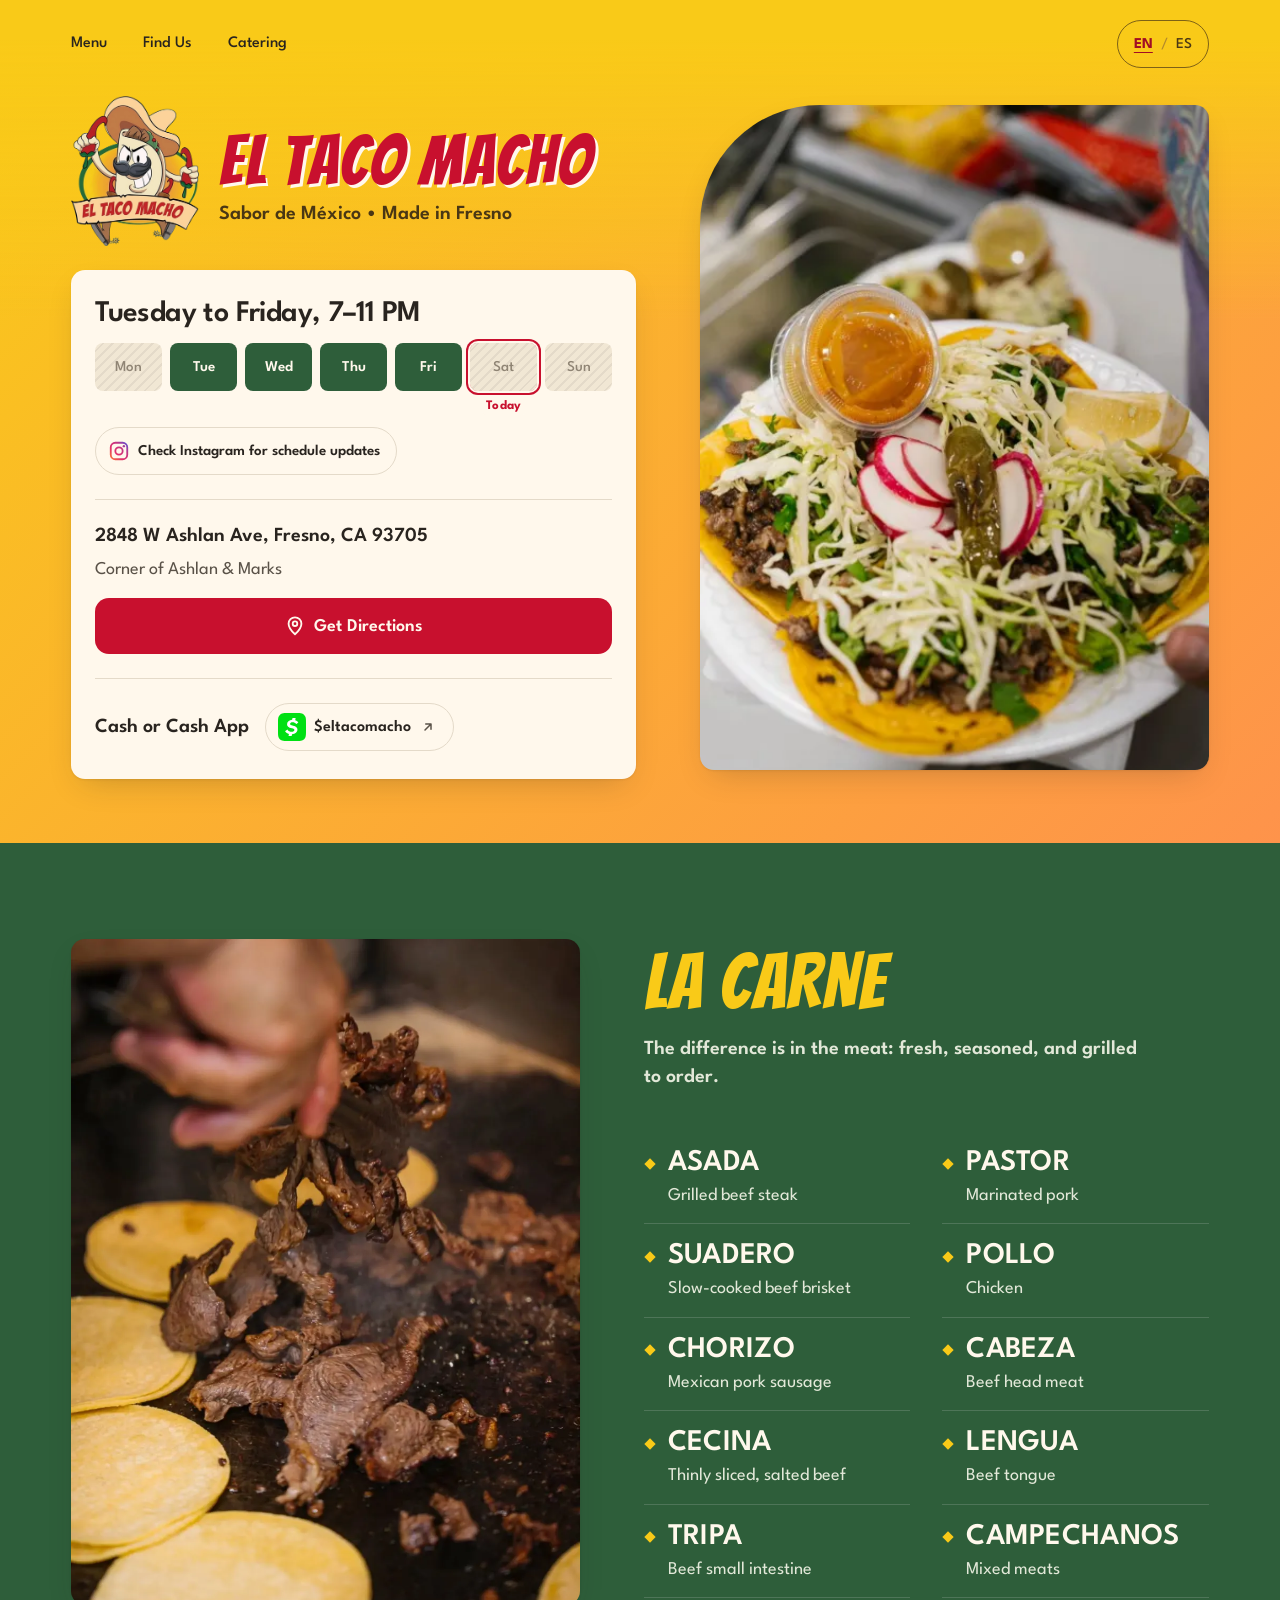
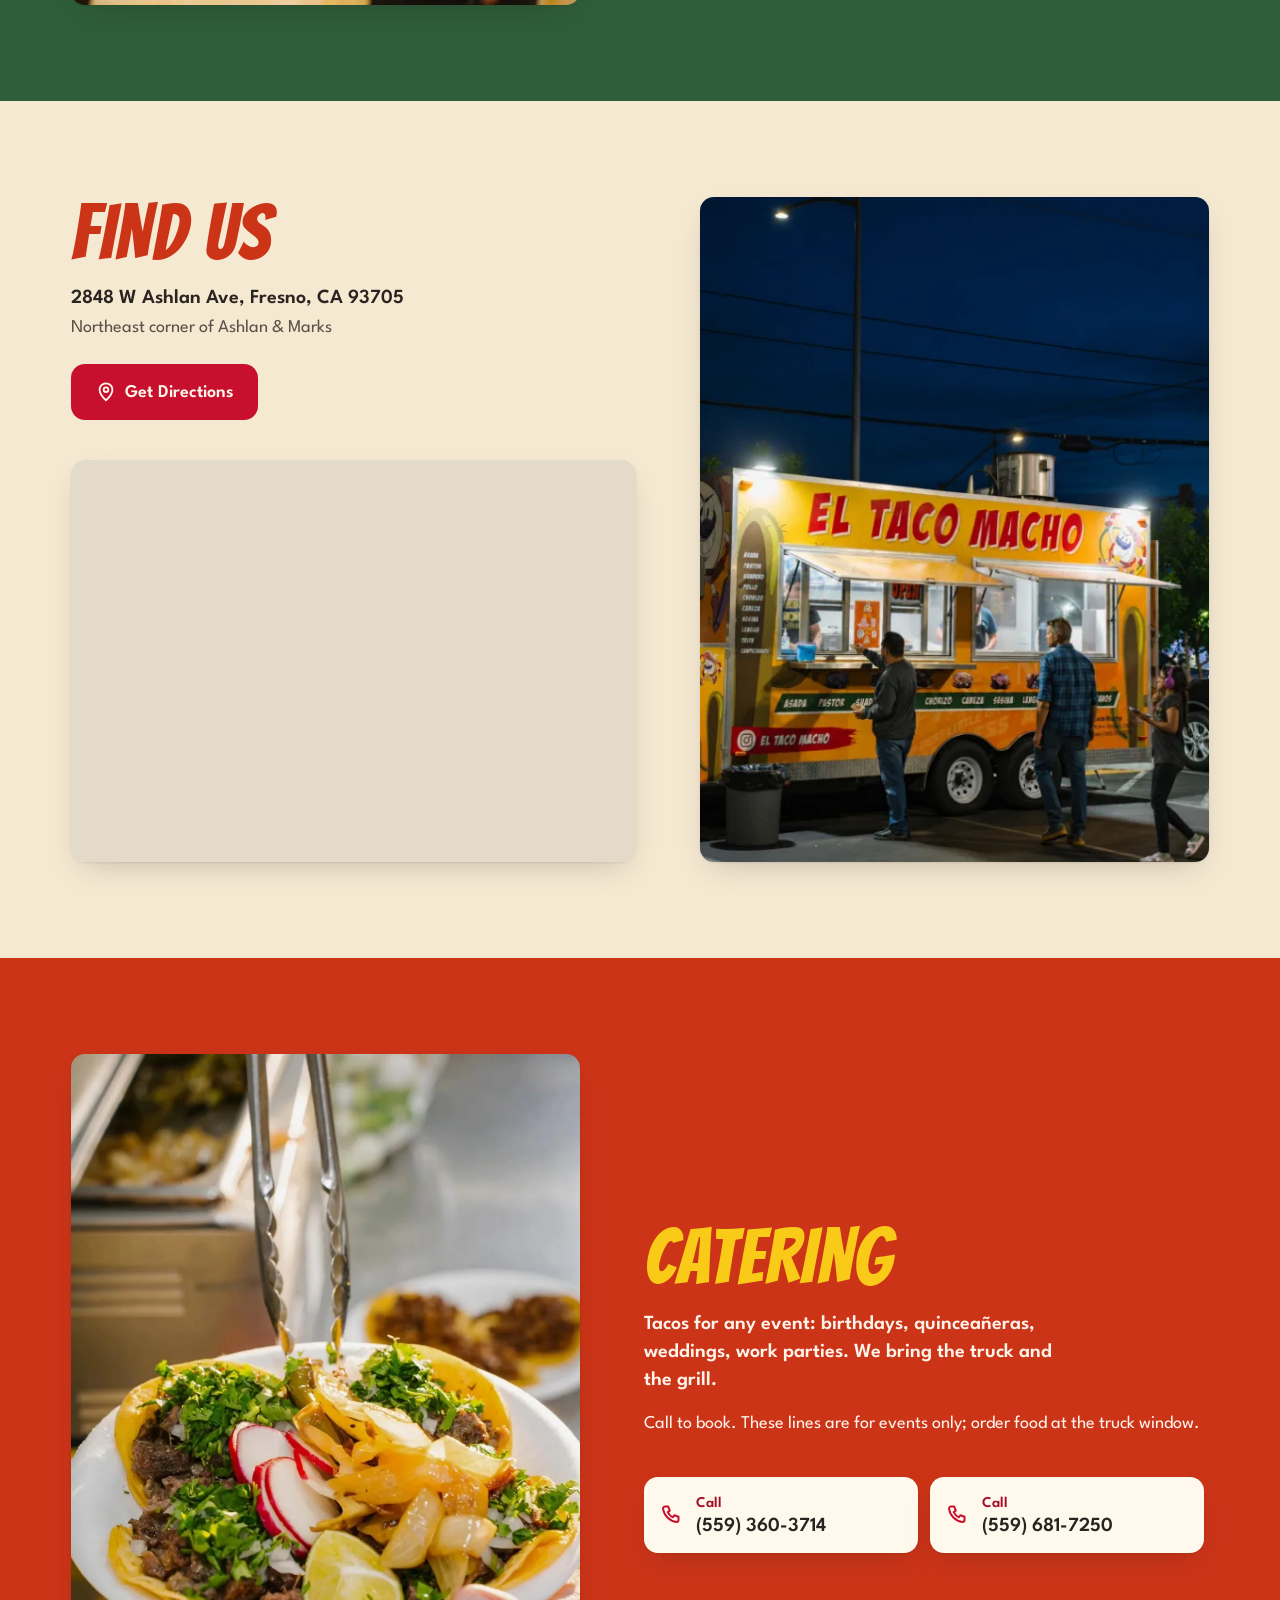
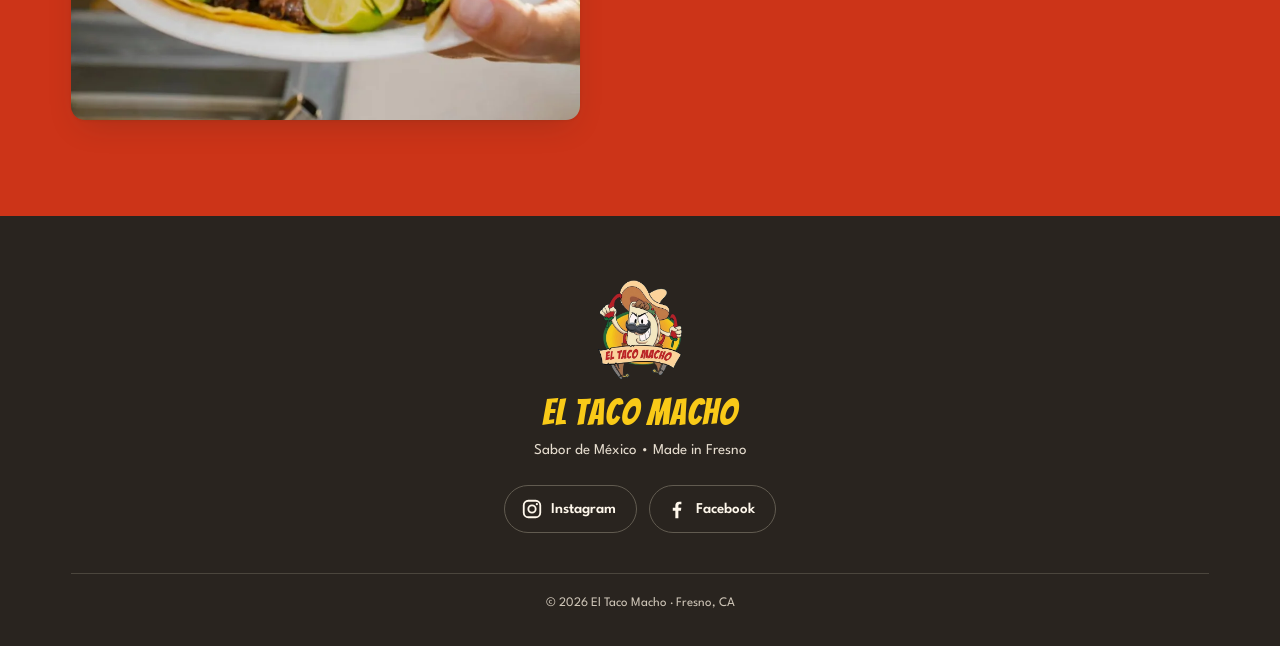
==== commit dfcc2837: "Meta description in the truck's own Instagram voice Co-Authored-By: Claude Opus 5.5 <noreply@anthrop" ====
--- a/index.html
+++ b/index.html
@@ -4,14 +4,17 @@
   <meta charset="utf-8">
   <meta name="viewport" content="width=device-width, initial-scale=1, viewport-fit=cover">
   <title>El Taco Macho | Taco Truck in Fresno, CA · Tue–Fri 7–11 PM</title>
-  <meta name="description" content="Authentic Mexican tacos from the grill on W Ashlan Ave in Fresno. Open Tuesday–Friday, 7–11 PM. Cash &amp; Cash App. Del asador a tu plato.">
+  <meta name="description" content="Your favorite meats, fresh toppings and homemade salsas, off the grill on W Ashlan Ave in Fresno. Tuesday to Friday, 7–11 PM. Bring the family and come hungry!">
   <link rel="canonical" href="https://eltacomachofresno.com/">
   <meta name="theme-color" content="#F9CA18">
 
   <meta property="og:type" content="website">
   <meta property="og:title" content="El Taco Macho | Taco Truck in Fresno, CA · Tue–Fri 7–11 PM">
-  <meta property="og:description" content="Authentic Mexican tacos from the grill on W Ashlan Ave in Fresno. Open Tuesday–Friday, 7–11 PM. Cash &amp; Cash App. Del asador a tu plato.">
-  <meta property="og:url" content="https://eltacomachofresno.com">
+  <meta property="og:description" content="Your favorite meats, fresh toppings and homemade salsas, off the grill on W Ashlan Ave in Fresno. Tuesday to Friday, 7–11 PM. Bring the family and come hungry!">
+  <meta property="og:url" content="https://eltacomachofresno.com/">
+  <meta property="og:site_name" content="El Taco Macho">
+  <meta property="og:locale" content="en_US">
+  <meta property="og:locale:alternate" content="es_US">
   <meta property="og:image" content="https://eltacomachofresno.com/images/og-image.jpg">
   <meta property="og:image:width" content="1200">
   <meta property="og:image:height" content="630">
@@ -19,6 +22,9 @@
   <meta name="twitter:card" content="summary_large_image">
 
   <link rel="icon" href="favicon-32.png" sizes="32x32" type="image/png">
+  <!-- 48 and 144: Google search results only use icons sized in multiples of 48px. -->
+  <link rel="icon" href="favicon-48.png" sizes="48x48" type="image/png">
+  <link rel="icon" href="favicon-144.png" sizes="144x144" type="image/png">
   <link rel="apple-touch-icon" href="apple-touch-icon.png">
 
   <link rel="preconnect" href="https://fonts.googleapis.com">
@@ -32,7 +38,9 @@
     "@context": "https://schema.org",
     "@type": "FoodEstablishment",
     "name": "El Taco Macho",
-    "url": "https://eltacomachofresno.com",
+    "url": "https://eltacomachofresno.com/",
+    "image": "https://eltacomachofresno.com/images/og-image.jpg",
+    "logo": "https://eltacomachofresno.com/apple-touch-icon.png",
     "servesCuisine": "Mexican",
     "priceRange": "$",
     "paymentAccepted": "Cash, Cash App",
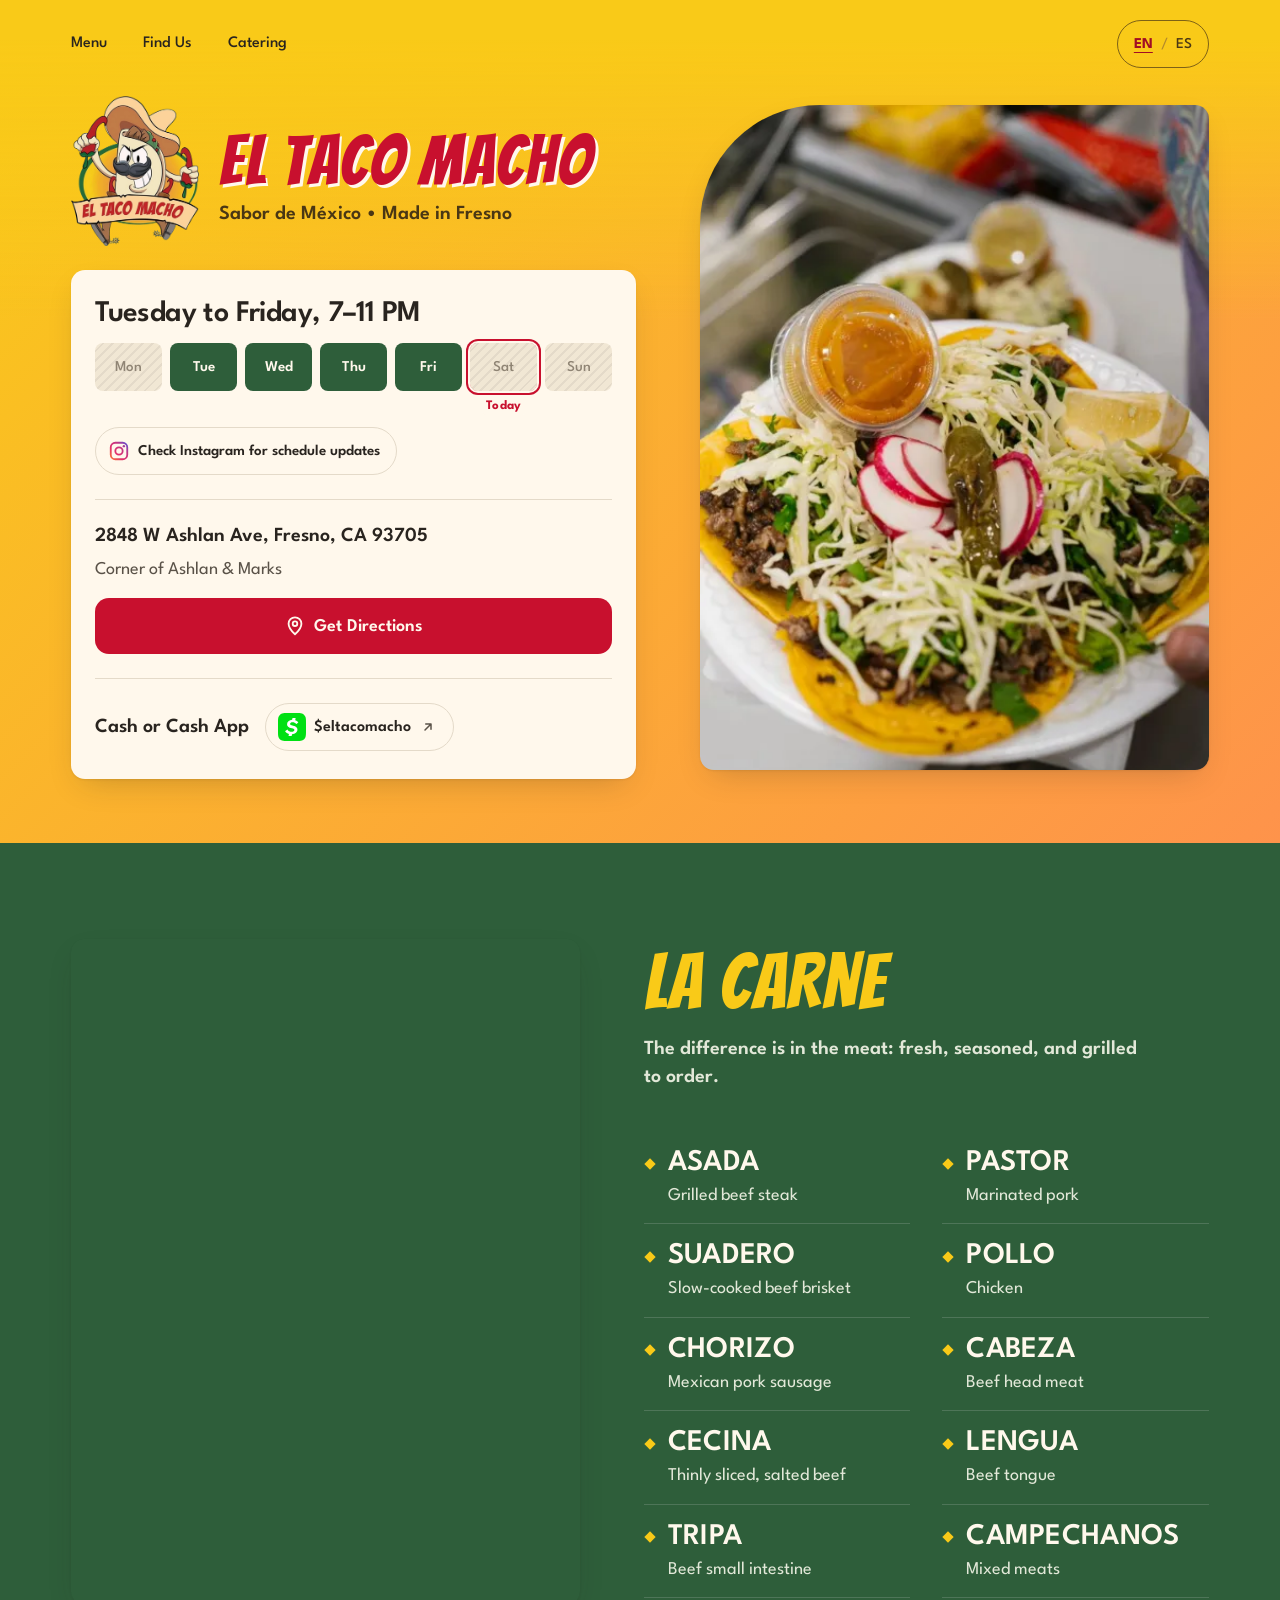
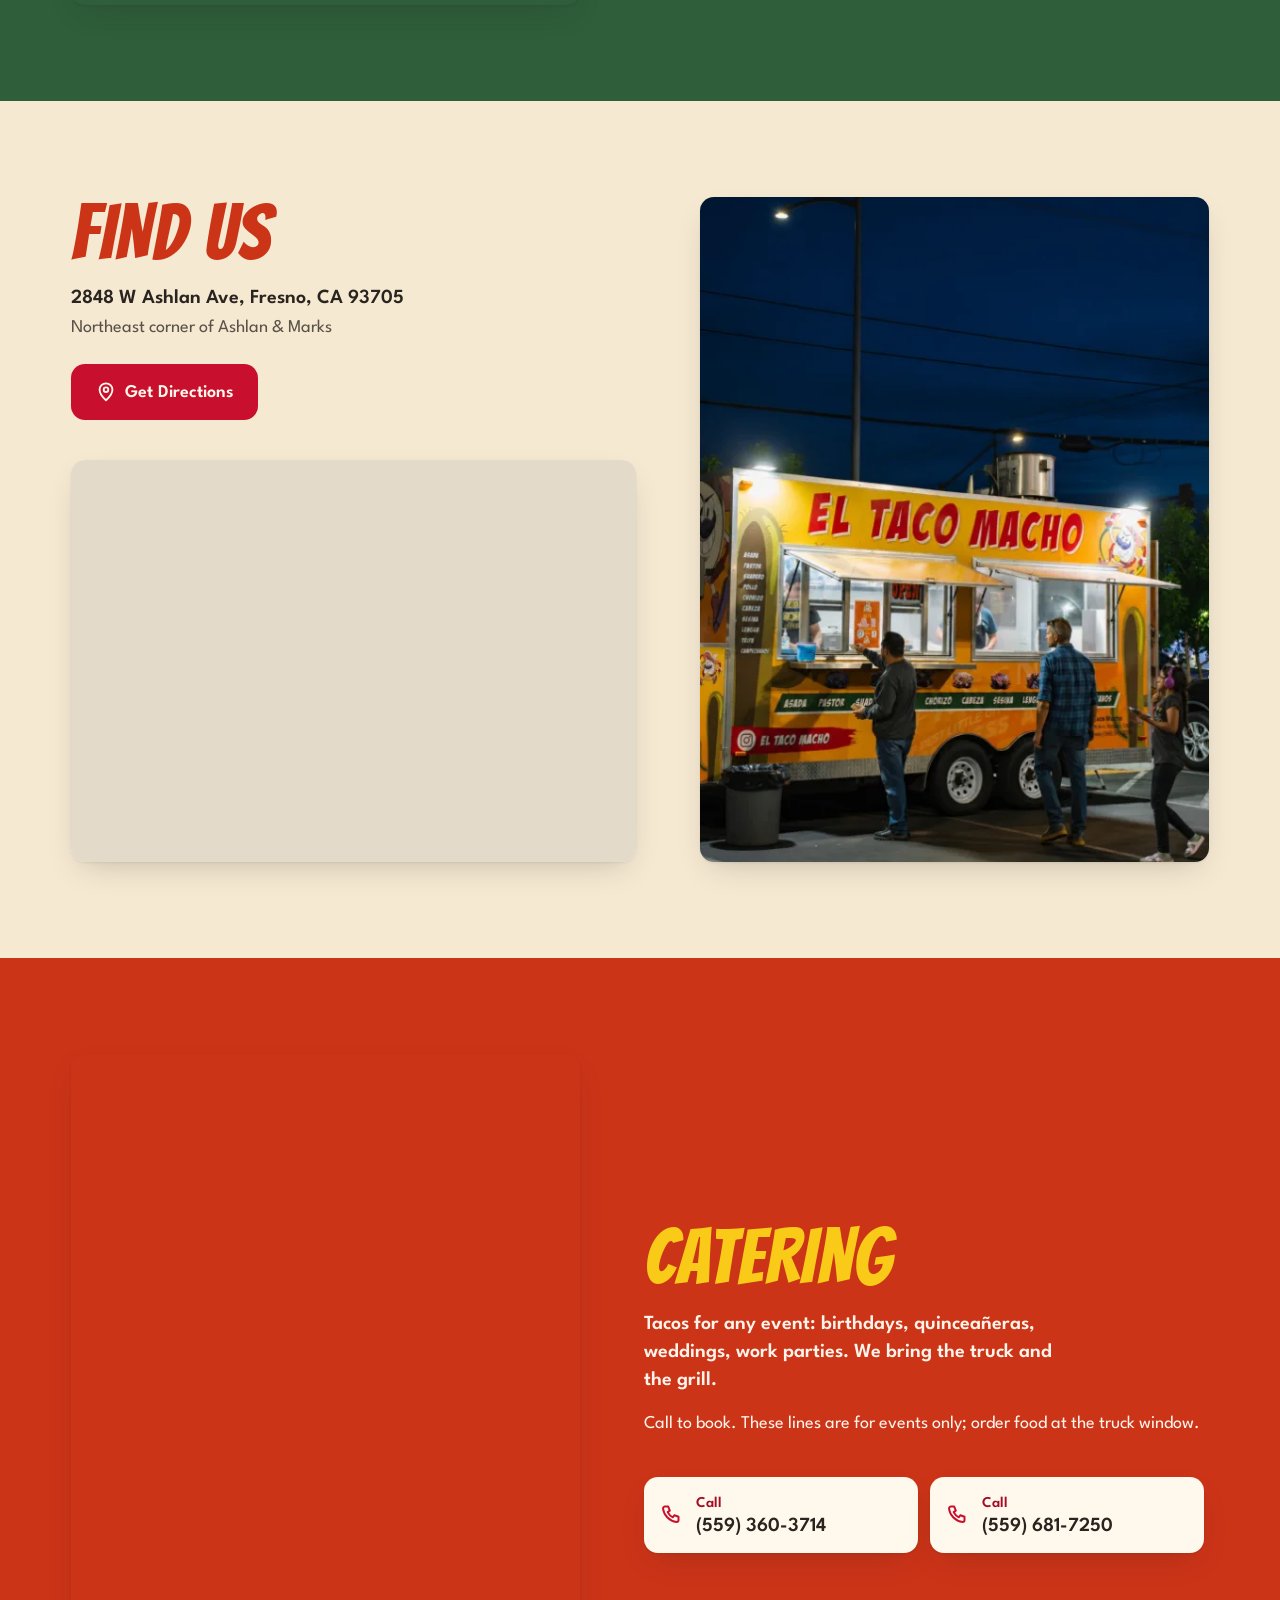
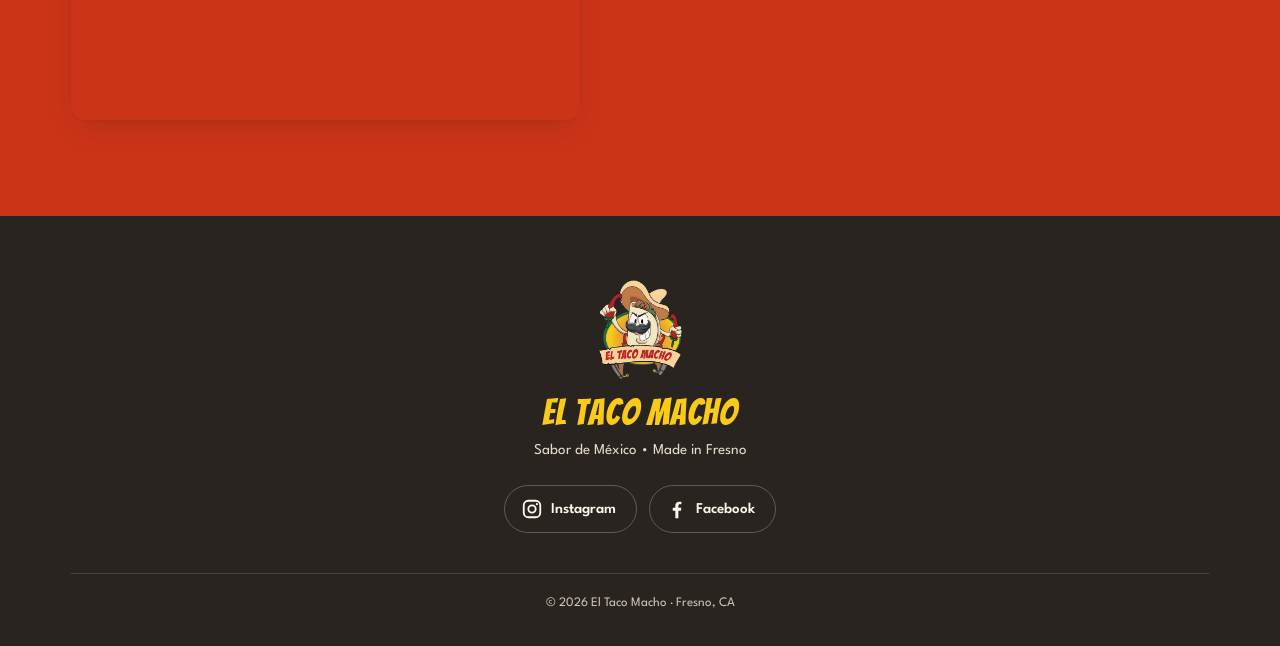
==== commit 785a5ad3: "Google Analytics on the live domain, with call and directions events Co-Authored-By: Claude Opus 5.5" ====
--- a/index.html
+++ b/index.html
@@ -66,6 +66,20 @@
     ]
   }
   </script>
+  <!-- Google Analytics (GA4 G-4FTGP9ZCPC, loaded through Google tag container GTM-M9HR9586).
+       Loads only on the live domain so branch deploys and local previews don't add test visits.
+       gtag() is always defined, so the click events in js/main.js are harmless off the live site. -->
+  <script>
+    window.dataLayer = window.dataLayer || [];
+    function gtag(){dataLayer.push(arguments);}
+    if (location.hostname === "eltacomachofresno.com") {
+      gtag('js', new Date());
+      var ga = document.createElement('script');
+      ga.async = true;
+      ga.src = 'https://www.googletagmanager.com/gtm.js?id=GTM-M9HR9586';
+      document.head.appendChild(ga);
+    }
+  </script>
   <script src="js/main.js" defer></script>
 </head>
 <body>
--- a/css/styles.css
+++ b/css/styles.css
@@ -266,6 +266,13 @@
 }
 @media (max-width: 599px) {
   .btn { width: 100%; }
+  /* Compact pay row so label + Cash App pill share one line on phones (EN from 375px, ES from 390px).
+     The out-arrow goes; the Cash App logo already says the link leaves the site. */
+  .visit-pay { column-gap: var(--space-3); }
+  .visit-pay .visit-label { font-size: var(--text-base); }
+  .cashapp-link { gap: 6px; padding: 0 14px 0 10px; font-size: var(--text-sm); }
+  .cashapp-logo { width: 24px; height: 24px; }
+  .cashapp-out { display: none; }
 }
 @media (max-width: 480px) {
   .meats { grid-template-columns: 1fr; }
